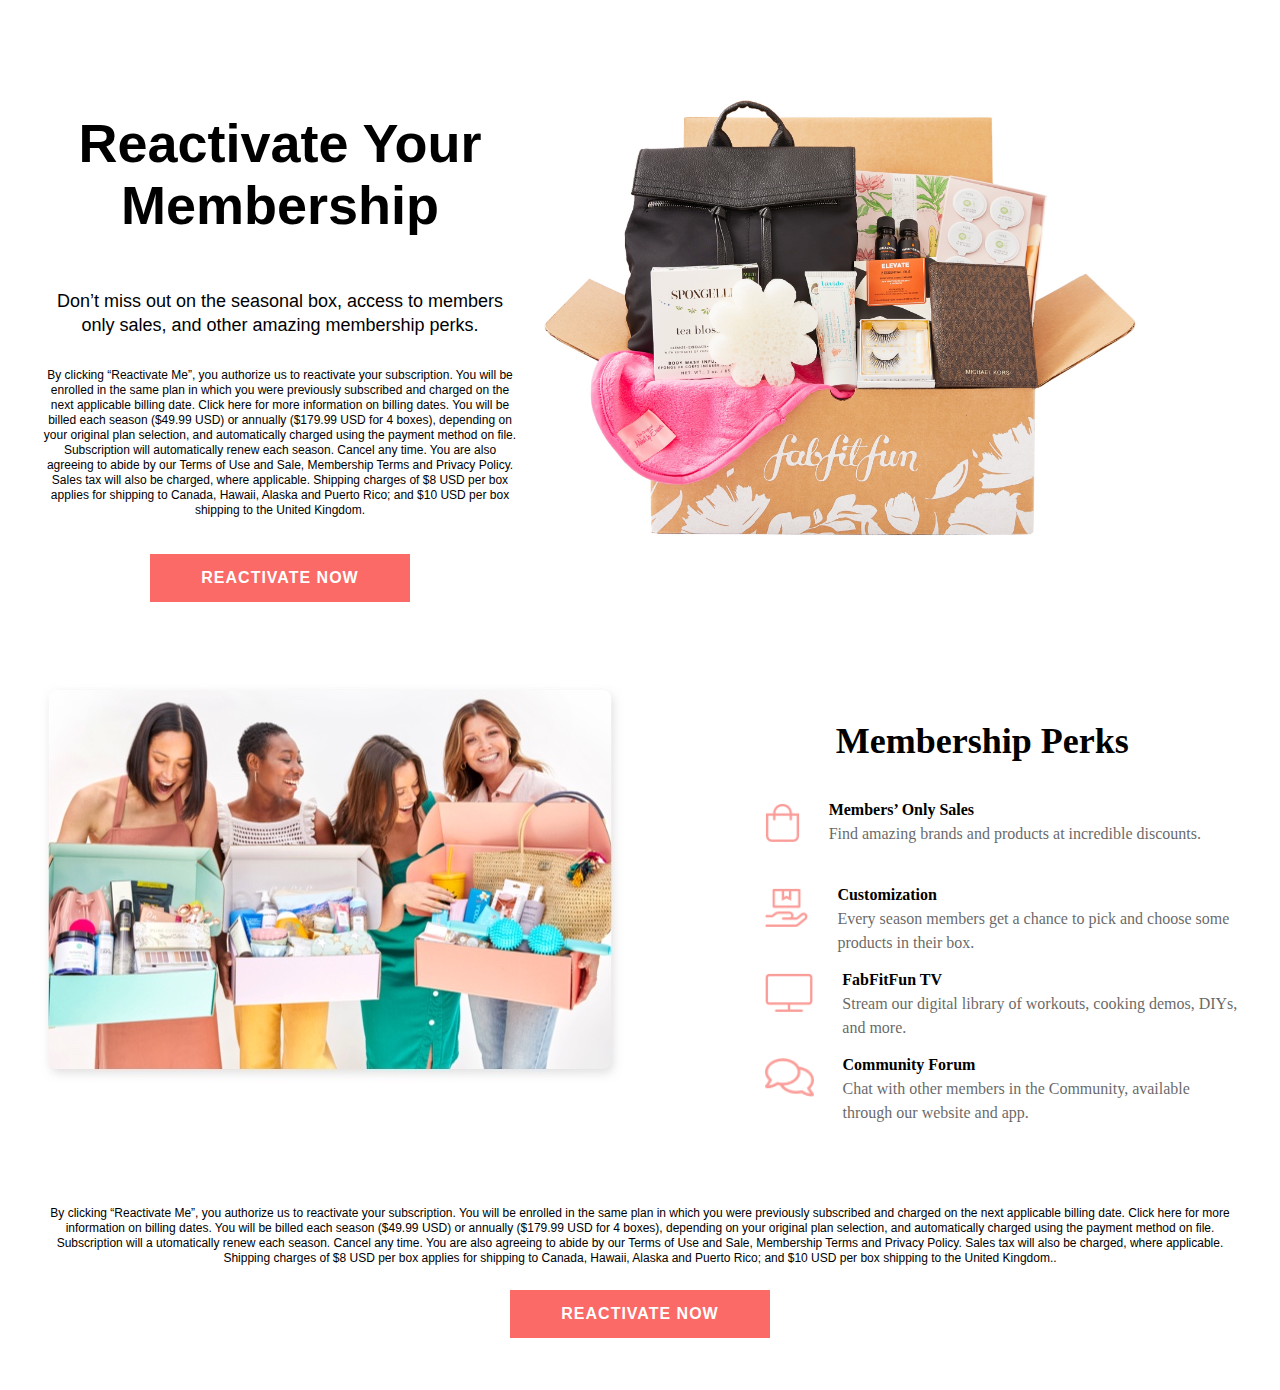
==== 1ejer/index.html @ 62046356 "Agrego un punto" ====
<!DOCTYPE html>
<html lang="es">

<head>
    <meta charset="UTF-8">
    <meta name="viewport" content="width=device-width, initial-scale=1" />
    <link rel="stylesheet" href="index.css">
    <title>Reactivate Today</title>
</head>

<body>
    <div class="ejer1-container">
        <div class="left">
            <h1 class="title">Reactivate Your Membership</h1>
            <h3 class="reference">Don’t miss out on the seasonal box, access to members only sales, and other amazing
                membership perks.</h3>
            <p class="description">By clicking “Reactivate Me”, you authorize us to reactivate your subscription. You
                will be enrolled in the same plan in which you were previously subscribed and charged on the next
                applicable billing date. Click here for more information on billing dates. You will be billed each
                season ($49.99 USD) or annually ($179.99 USD for 4 boxes), depending on your original plan selection,
                and automatically charged using the payment method on file. Subscription will automatically renew each
                season. Cancel any time. You are also agreeing to abide by our Terms of Use and Sale, Membership Terms
                and Privacy Policy. Sales tax will also be charged, where applicable. Shipping charges of $8 USD per box
                applies for shipping to Canada, Hawaii, Alaska and Puerto Rico; and $10 USD per box shipping to the
                United Kingdom.</p>
            <button>
                REACTIVATE NOW
            </button>
        </div>
        <div class="image-container">
            <img src="image/reactivate.jpg" alt="reactiva">
        </div>
    </div>
    <div class="container2">
        <div class="image-container2">
            <img src="image/open-box.jpg" alt="open-box-girls">
        </div>
        <div class="right">
            <h3 class="h3">Membership Perks</h3>
            <ul class="list">
                <li>
                    <img src="image/shopping-bag.png" alt="shopping">
                    <div>
                        <h6>Members’ Only Sales</h6>
                        <p> Find amazing brands and products at
                            incredible discounts.</p>
                    </div>
                </li>
                <li>
                    <img src="image/hand-box.png" alt="hand">
                    <div>
                        <h6>Customization</h6>
                        <p>Every season members get a chance to pick and choose some products in their box.</p>
                    </div>
                </li>
                <li>
                    <img src="image/tv.png" alt="tv">
                    <div>
                        <h6>FabFitFun TV</h6>
                        <p>Stream our digital library of workouts, cooking demos, DIYs, and more.</p>
                    </div>
                </li>
                <li>
                    <img src="image/comments.png" alt="comments">
                    <div>
                        <h6>Community Forum</h6>
                        <p>Chat with other members in the Community, available through our website and app.</p>
                    </div>
                </li>
            </ul>
        </div>
    </div>
    <div class="container3">
        <p class="description2">
            By clicking “Reactivate Me”, you authorize us to reactivate your subscription. You will be enrolled in the
            same plan in which you were previously subscribed and charged on the next applicable billing date. Click
            here for more information on billing dates. You will be billed each season ($49.99 USD) or annually ($179.99
            USD for 4 boxes), depending on your original plan selection, and automatically charged using the payment
            method on file. Subscription will a utomatically renew each season. Cancel any time. You are also agreeing
            to abide by our Terms of Use and Sale, Membership Terms and Privacy Policy. Sales tax will also be charged,
            where applicable. Shipping charges of $8 USD per box applies for shipping to Canada, Hawaii, Alaska and
            Puerto Rico; and $10 USD per box shipping to the United Kingdom..
        </p>
        <button class="button2">
            REACTIVATE NOW
        </button>
    </div>
</body>

</html>
---- 1ejer/index.css ----
.ejer1-container{
    max-width: 1200px;
    margin: auto;
    display: flex;
    gap: 24px;
    padding: 20px;
}

.left{      
    width: 40%;
    display: flex;
    flex-direction: column;
}

.title{
    font-family: Arial, Helvetica, sans-serif;
    font-size: 54px;
    text-align: center;
    color: #000000;
    margin-top: auto;
}

.reference {
    font-family: Arial, Helvetica, sans-serif;
    font-size: 18px;
    line-height: 1.33;
    letter-spacing: normal;
    font-weight: normal;
    text-align: center;
    color: #000000;
}

.description {
    font-family: Arial, Helvetica, sans-serif;
    font-size: 12px;
    line-height: 1.25;
    letter-spacing: normal;
    text-align: center;
    color: #000000;
}

.ejer1-container button {
    width: 260px;
    font-family: Arial, Helvetica, sans-serif;
    font-size: 16px;
    font-weight: bold;
    line-height: 18px;
    letter-spacing: 1px;
    text-align: center;
    color: #ffffff;
    margin: 24px auto 42px auto;
    padding: 15px 16px;
    background-color: #fb6a66;
    border:none;
}

.ejer1-container button:active {
    background-color: #fb6faa;
    cursor: pointer;
}

.ejer1-container button:hover {
    cursor: pointer;
}

.image-container {
      width: 50%;
      margin-top: 42px;
      margin-bottom: 42px;
      padding-top: 30px;
      padding-bottom: 20px;
}

.ejer1-container .image-container img{
      max-width: 688px;
      width: 100%;
      margin-left: 0px;
      margin-right: auto;
      margin-bottom: 42px;
     
}

.container2 {
    max-width: 1200px;
    margin: auto;
    display: flex;
    gap: 24px;
    padding: 20px;
}

.container2-rigth {
    width: 30%;
    display: flex;
    flex-direction: column;
}

.image-container2 {
    width: 70%;
}

.container2 .image-container2 img {
      max-width: 584px;
      width: 100%;
}

.h3 {
    font-family: PlayfairDisplay;
    font-size: 36px;
    font-weight: bold;
    line-height: 42px;
    color: #000000;
    text-align: center;
  }

.list h6 {
    font-family: NunitoSans;
  font-size: 16px;
  font-weight: bold;
  line-height: 24px;
  color: #000000;
  margin: auto;
  }

.list p {
    opacity: 0.6;
    font-family: NunitoSans;
    font-size: 16px;
    line-height: 24px;
    color: #000000;
    margin: auto;
}

.list {
     list-style-type: none;
}

.list li {
    display: flex;
}

.list li img {
    height: 39px;
    margin-right: 29px;
    margin-bottom: 41px;
    margin-top: 5px;
}

.container3{
    max-width: 1200px;
    margin: auto;
    padding: 20px;
}

.description2 {
    font-family: Arial, Helvetica, sans-serif;
    font-size: 12px;
    line-height: 1.25;
    letter-spacing: normal;
    text-align: center;
    color: #000000;
}

.button2 {
    width: 260px;
    font-family: Arial, Helvetica, sans-serif;
    font-size: 16px;
    font-weight: bold;
    line-height: 18px;
    letter-spacing: 1px;
    text-align: center;
    margin: 24px auto 24px auto;
    color: #ffffff;
    padding: 15px 16px;
    background-color: #fb6a66;
    border:none;
    display: block;    
}

.button2:active {
    background-color: #fb6faa;
    cursor: pointer;
}

.button2:hover {
    cursor: pointer;
}

@media only screen and (max-width: 700px) {
    .ejer1-container {
        flex-direction: column-reverse;
        margin: auto;
    }
    
    .left{
        width:unset;
    }
    
    .title{
        margin-top: 0;
    }

    .description{
        display: none;
    }

    .ejer1-container button{
        display: none;
    }

    .image-container {
        width: unset;
        margin-bottom: 0;
        padding-bottom: 0;
    }

    .ejer1-container .image-container img{
        margin-bottom: 0;
        padding-bottom: 0;
    }

    .container2 {
    flex-direction: column;
    margin: auto;
    }

    .image-container2 {
    width: unset;
    }

    .container2-rigth {
    margin: auto;
    text-align: center;
    }
    .button2{
        width: 100%;
    }
}
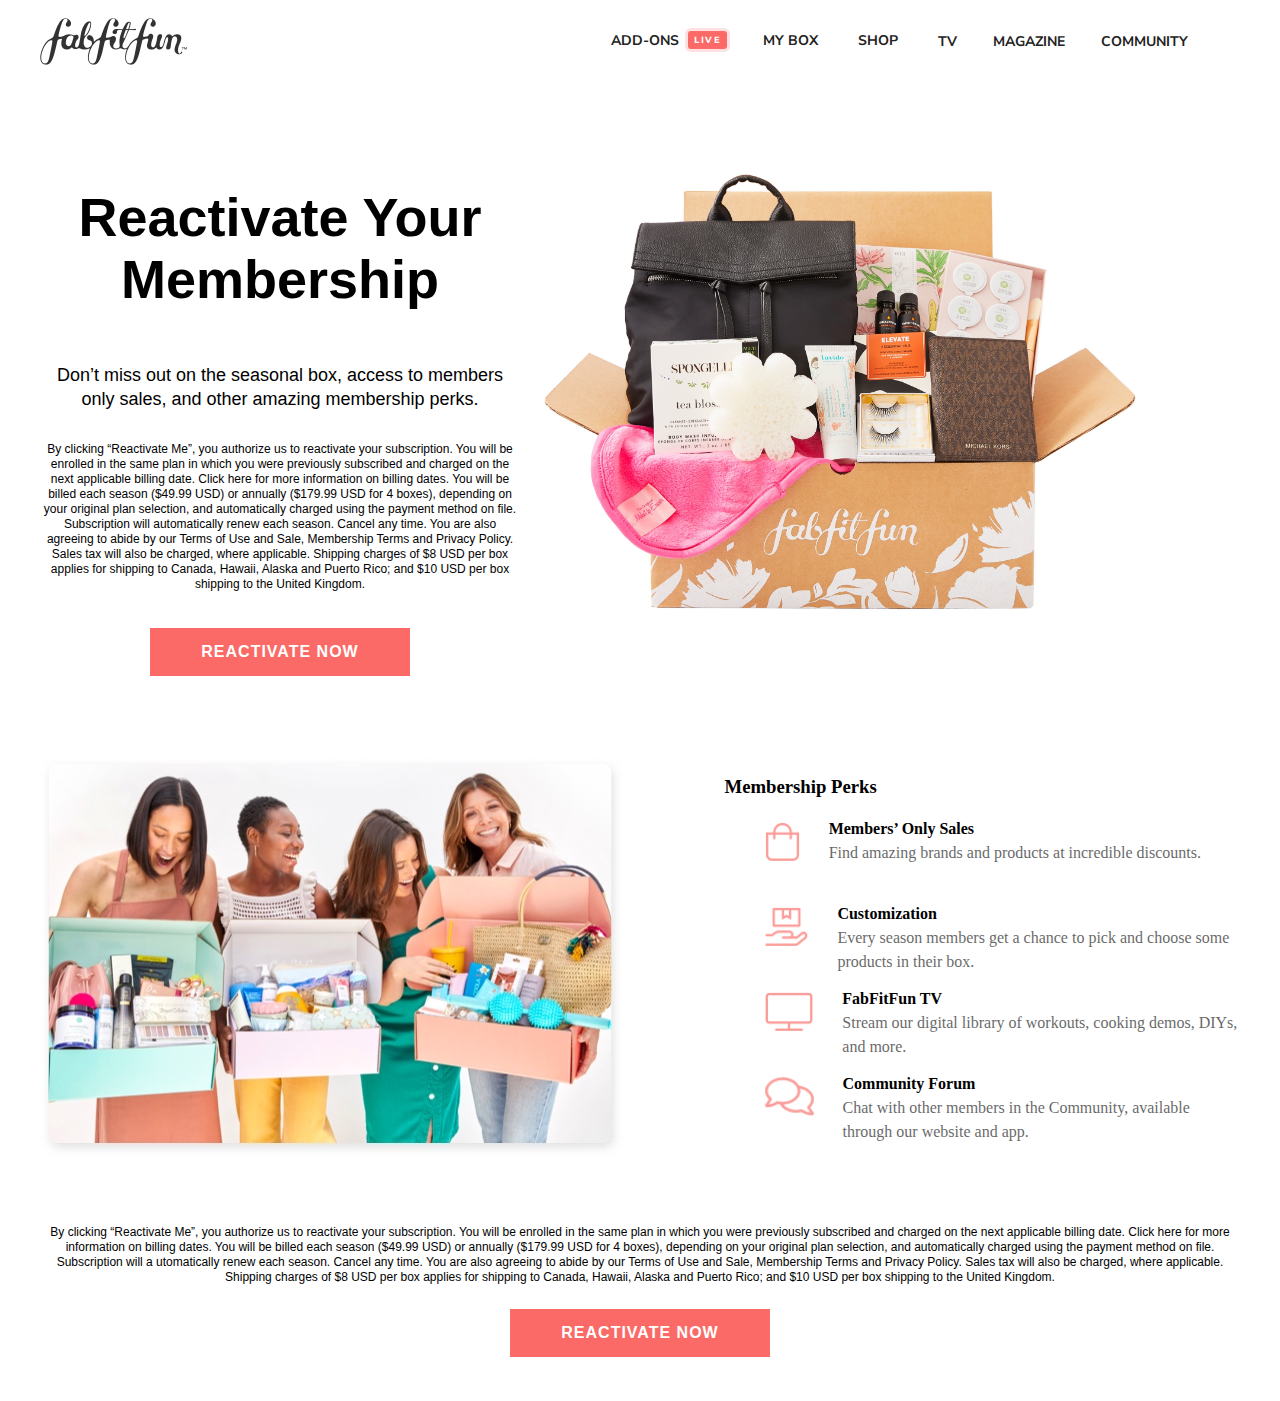
==== commit 36043abf: "otro punto" ====
--- a/1ejer/index.html
+++ b/1ejer/index.html
@@ -3,12 +3,123 @@
 
 <head>
     <meta charset="UTF-8">
+    <link rel="stylesheet" href="https://cdnjs.cloudflare.com/ajax/libs/font-awesome/5.15.3/css/all.min.css" integrity="sha512-iBBXm8fW90+nuLcSKlbmrPcLa0OT92xO1BIsZ+ywDWZCvqsWgccV3gFoRBv0z+8dLJgyAHIhR35VZc2oM/gI1w==" crossorigin="anonymous" />
     <meta name="viewport" content="width=device-width, initial-scale=1" />
     <link rel="stylesheet" href="index.css">
-    <title>Reactivate Today</title>
+    <link href="https://fonts.googleapis.com/css?family=Nunito+Sans:400,600,700,800|Playfair+Display:400,700|Roboto:300,400,500,70&display=swap" rel="stylesheet"/>
+    <link rel="stylesheet" href="menu.css">
+<title>Reactivate Today.</title>
 </head>
 
 <body>
+    <div class="menu">
+        <div class="logo">
+            <img src="image/dark.png" alt="FabFitFun">
+        </div>
+        <div>
+            <nav> 
+                <ul class="navigation">
+                    <li class="addons">
+                        <a href="https://fff-dev.com/add-ons/">
+                            ADD-ONS
+                            <span class="live">LIVE</span>
+                        </a>
+                    </li>
+                    <div>
+                    <li class="mybox">
+                        <a href="https://fff-dev.com/my-box">MY BOX</a>
+                        <i class="fas fa-angle-down"></i>
+                    </li>
+                    <ul>
+                        <li>
+                            <a href="https://fff-dev.com/my-box">View Box</a>
+                        </li>
+                        <li>
+                            <a href="https://fff-dev.com/customize">Customize</a>
+                        </li>
+                    </ul>
+                    </div>
+                    <div>
+                        <li class="shop">
+                            <a href="https://fff-dev.com/shop">SHOP</a>
+                            <i class="fas fa-angle-down"></i>
+                        </li>
+                        <ul>
+                            <li>
+                                <a href="https://fff-dev.com/shop">Visit The Shop</a>
+                            </li>
+                            <li>
+                                <a href="https://fff-dev.com/exclusive-offers">Exclusive Offers</a>
+                            </li>
+                            <li>
+                                <a href="https://fff-dev.com/gift">Gift</a>
+                            </li>
+                            <li>
+                                <a href="https://fff-dev.com/edit">Edit</a>
+                            </li>
+                        </ul>
+                    </div>
+                    <li class="tv">
+                        <a href="https://fff-dev.com/tv">TV</a>
+                    </li>
+                    <li class="magazine">
+                        <a href="https://fff-dev.com/magazine">MAGAZINE</a>
+                    </li>
+                    <div>
+                        <li class="community">
+                            <a href="https://talk.fabfitfun.com/">COMMUNITY</a>
+                            <i class="fas fa-angle-down"></i>
+                        </li>
+                        <ul>
+                            <li>
+                                <a href="https://talk.fabfitfun.com/">Forum</a>
+                            </li>
+                            <li>
+                                <a href="https://talk.fabfitfun.com/g/CookingClub">Cooking Club</a>
+                            </li>
+                            <li>
+                                <a href="https://talk.fabfitfun.com/g/BookClub">Book Club</a>
+                            </li>
+                        </ul>
+                    </div>
+                    <div class="butt">
+                        <button class="navbutton">
+                            <div>
+                                <i class="fas fa-user-circle menu"></i>
+                            </div>
+                        <div class="submenu">
+                            <li class="submenu-list"> 
+                                <div>
+                                    <div>
+                                        <div>
+                                            <div class="joamin"> 
+                                                Jo main
+                                                <span class="subscription-stateactive">ACTIVE</span>
+                                            </div>
+                                            <div class="user-profile__item__detail__subscription">seasonal </div>
+                                        </div>
+                                    </div>
+                                </div>
+                                <i class="fas fa-angle-down"></i>
+                            </li>
+                            <ul>
+                                <li><a href="https://fff-dev.com/my-account/">My Account</a></li>
+                                <li><a href="https://fff-dev.com/my-account/invoice-history">Invoice History</a></li>
+                                <li><a href="https://fff-dev.com/invite">Get $50</a></li>
+                                <li><a href="https://fff-dev.com/invite-friends">Send A Starter Box</a></li>
+                                <li><a href="https://fff-dev.com/my-account/personal-survey">Personal Survey</a></li>
+                                <li><a href="https://fff-dev.com/manage-email-preferences/">Manage Email Preferences</a></li>
+                                <li><a href="https://fff-dev.com/my-account/?customer-logout=true">Log Out</a></li>
+                            </ul>
+                        </div>
+                        </button>
+                        </div>
+                    </div>
+                </ul>
+            </nav>
+        </div>
+
+    </div>
     <div class="ejer1-container">
         <div class="left">
             <h1 class="title">Reactivate Your Membership</h1>
@@ -36,7 +147,7 @@
             <img src="image/open-box.jpg" alt="open-box-girls">
         </div>
         <div class="right">
-            <h3 class="h3">Membership Perks</h3>
+            <h3 class="membershipperks">Membership Perks</h3>
             <ul class="list">
                 <li>
                     <img src="image/shopping-bag.png" alt="shopping">
@@ -79,7 +190,7 @@
             method on file. Subscription will a utomatically renew each season. Cancel any time. You are also agreeing
             to abide by our Terms of Use and Sale, Membership Terms and Privacy Policy. Sales tax will also be charged,
             where applicable. Shipping charges of $8 USD per box applies for shipping to Canada, Hawaii, Alaska and
-            Puerto Rico; and $10 USD per box shipping to the United Kingdom..
+            Puerto Rico; and $10 USD per box shipping to the United Kingdom.
         </p>
         <button class="button2">
             REACTIVATE NOW
--- a/1ejer/menu.css
+++ b/1ejer/menu.css
@@ -0,0 +1,363 @@
+body {
+    margin: 0;
+}
+
+.menu-container {
+    border-bottom: 1px solid gray;
+}
+
+.menu {
+    margin: auto;
+  max-width: 1200px;
+  background-color: #ffffff;
+  display: flex;
+  justify-content: space-between;
+}
+
+.logo {
+  display: flex;
+ 
+}
+
+.logo img {
+  height: 47px;
+  margin: auto;
+  align-items: center;
+}
+
+.navigation {
+    display: flex;
+    flex-direction: row;
+    list-style-type: none;
+    padding-left: 0px;
+    align-items: center;
+
+}
+
+.addons {
+    list-style: none;
+    justify-content: space-between;
+    box-sizing: border-box;
+    align-items: center;
+    padding-left: 0;
+}
+
+.addons a {
+    width: 100%;
+    color: #222222;
+    font-family: 'Nunito Sans';
+    font-size: 14px;
+    font-weight: bold;
+    letter-spacing: 0;
+    line-height: 18px;
+    text-decoration: none;
+    text-transform: uppercase;
+    display: flex;
+    align-items: flex-start;
+}
+
+a {
+    text-decoration: none;
+}
+
+.live {
+    color: #ffffff;
+    font-family: 'Nunito Sans';
+    font-size: 9px;
+    font-weight: 800;
+    letter-spacing: 1.5px;
+    line-height: 12px;
+    text-align: center;
+    padding: 3px 6px;
+    border-radius: 3px;
+    background-color: #fb6a66;
+    box-shadow: 0 0 0 3px #ffe1e1;
+    margin-left: 9px;
+    margin-top: -1px;
+    margin-right: 36px;
+}
+
+.mybox, .shop, .community {   
+    list-style: none;
+    width: 100%;
+    justify-content: space-between;
+    box-sizing: border-box;
+    align-items: center;
+    margin-right: 36px;
+}
+
+.mybox, .shop, .community a {
+    width: 100%;
+    color: #222222;
+    font-family: 'Nunito Sans';
+    font-size: 14px;
+    font-weight: bold;
+    letter-spacing: 0;
+    line-height: 18px;
+    text-decoration: none;
+    text-transform: uppercase;
+    align-items: flex-start;
+}
+
+.navigation i {
+    display: inline-block;
+    font-style: normal;
+    font-feature-settings: normal;
+    font-variant: normal;
+    text-rendering: auto;
+    line-height: 1;
+    cursor: pointer;
+}
+.navigation > div > ul,
+.navigation .submenu {
+    display: none;
+    position: absolute;
+    color: black;
+    font-family: 'Nunito Sans';
+    font-size: 14px;
+    font-weight: bold;
+    letter-spacing: 0;
+    line-height: 18px;
+    text-decoration: none;
+    align-items: flex-start;
+    padding: 0;
+    list-style: none;
+    border-bottom: 1px solid #e8e8e8;
+    box-sizing: border-box;
+    align-items: center;
+    background-color: #ffffff;
+    overflow: initial;
+    box-shadow: 0 2px 10px 0 grey;
+    cursor: pointer;
+    width: 250px;
+    transform: translateX(-90px);
+}
+
+
+.navigation div:hover ul {
+    display: block;
+    list-style-type: none;
+    padding: 0px;
+}
+
+.navegation ul li {
+    width: 250px;
+    background-color: #fff;
+    padding: 0;
+    box-sizing: border-box;
+    position: absolute;
+}
+
+
+
+.tv {
+    list-style: none;
+    justify-content: space-between;
+    box-sizing: border-box;
+    align-items: center;
+    margin-right: 36px;
+}
+
+.tv a {
+    width: 100%;
+    color: #222222;
+    font-family: 'Nunito Sans';
+    font-size: 14px;
+    font-weight: bold;
+    letter-spacing: 0;
+    line-height: 18px;
+    text-decoration: none;
+    text-transform: uppercase;
+    align-items: flex-start;
+}
+
+.magazine {
+    list-style: none;
+    justify-content: space-between;
+    box-sizing: border-box;
+    align-items: center;
+    margin-right: 36px;
+}
+
+.magazine a {
+    width: 100%;
+    color: #222222;
+    font-family: 'Nunito Sans';
+    font-size: 14px;
+    font-weight: bold;
+    letter-spacing: 0;
+    line-height: 18px;
+    text-decoration: none;
+    text-transform: uppercase;
+    align-items: flex-start;
+}
+
+
+
+.joamin {
+    display: flex;
+    align-items: center;
+    font-family: 'Nunito Sans';
+    font-size: 16px;
+    font-weight: bold;
+    letter-spacing: 0;
+    line-height: 18px;
+    margin: 20px 10px 10px 10px;
+}
+
+.subscription-stateactive {
+    color: #ffffff;
+    font-family: 'Nunito Sans';
+    font-size: 9px;
+    font-weight: 800;
+    letter-spacing: 1.5px;
+    line-height: 12px;
+    text-align: center;
+    border-radius: 3px;
+    background-color: #4ebd41;
+    margin-left: 9px;
+    padding: 3px 6px;
+}
+
+.user-profile__item__detail__subscription {
+    font-family: 'Nunito Sans';
+    font-size: 14px;
+    letter-spacing: 0;
+    line-height: 18px;
+    text-transform: capitalize;
+    font-weight: 400;
+    margin: 10px;
+    display: flex;
+}
+
+.submenu-list {
+    background-color: #e8e8e8;
+}
+
+.navbutton ul li {
+    list-style: none;
+    width: 100%;
+    display: flex;
+    justify-content: space-between;
+    box-sizing: border-box;
+    align-items: center;
+    color: #222222;
+    background-color: white;
+}
+.submenu {
+    display: none;
+    position: absolute;
+}
+
+.navbutton:hover .submenu {
+    display: block;
+    padding: 0px;
+}
+
+.navbutton {
+    border:none;
+    background: none;
+    color: gray;
+    background-color: none;
+    text-decoration: none;
+    font-size: 42px;
+    
+}
+
+.buttoncart {
+    box-sizing: border-box;
+    border: none;
+    margin: 0 0 9px 18px;
+    width: 42px;
+    height: 42px;
+    border-radius: 23px;
+    display: flex;
+    justify-content: center;
+    box-sizing: border-box;
+}
+
+.navigation a {
+    color: #222222;
+}
+
+.cart {
+    border: 1px solid #d0d0d0;
+    width: 42px;
+    height: 42px;
+    border-radius: 21px;
+    align-items: center;
+    display: flex;
+    justify-content: center;
+    margin-top: 4px;
+}
+
+.navigation ul li a {
+    width: 100%;
+    color: #222222;
+    font-family: 'Nunito Sans';
+    font-size: 14px;
+    font-weight: bold;
+    letter-spacing: 0;
+    line-height: 18px;
+    text-decoration: none;
+    padding: 10px;
+    display: flex;
+    align-items: flex-start;
+}
+
+.navigation ul li:hover {
+    background-color: gainsboro;
+}
+
+.navigation > div > li:hover a {
+    color: gainsboro;
+}
+
+.navigation > li a:hover {
+    color: gainsboro;
+}
+
+@media only screen and (max-width: 700px) {
+    .butt, .buttoncart {
+        display: none;
+    }
+    .menu {
+        flex-direction: column;
+    }
+    .menu-container {
+        border-bottom: none;
+    }
+
+    .logo {
+        border-bottom: 1px solid #e8e8e8;
+        justify-content: space-between;
+    }
+    .navigation {
+        flex-direction: column;
+    }
+    
+    .navigation > li, .navigation > div {
+        width: 100%;
+        min-height: 54px;
+        padding: 19px;
+        box-sizing: border-box;
+        border-bottom: 1px solid #e8e8e8;
+        margin: 0;
+    }
+
+    .navigation ul li, .navigation div ul {
+        position: relative;
+        transform: none;
+        background-color: #f9f9f9;
+        padding: 15px 10px 15px 0;
+        box-shadow: none;
+        border-bottom: none;
+        width: 100%;
+        margin-left: 0;
+    }
+
+     .mybox, .shop, .community > li i {
+        display: flex;
+    }
+
+}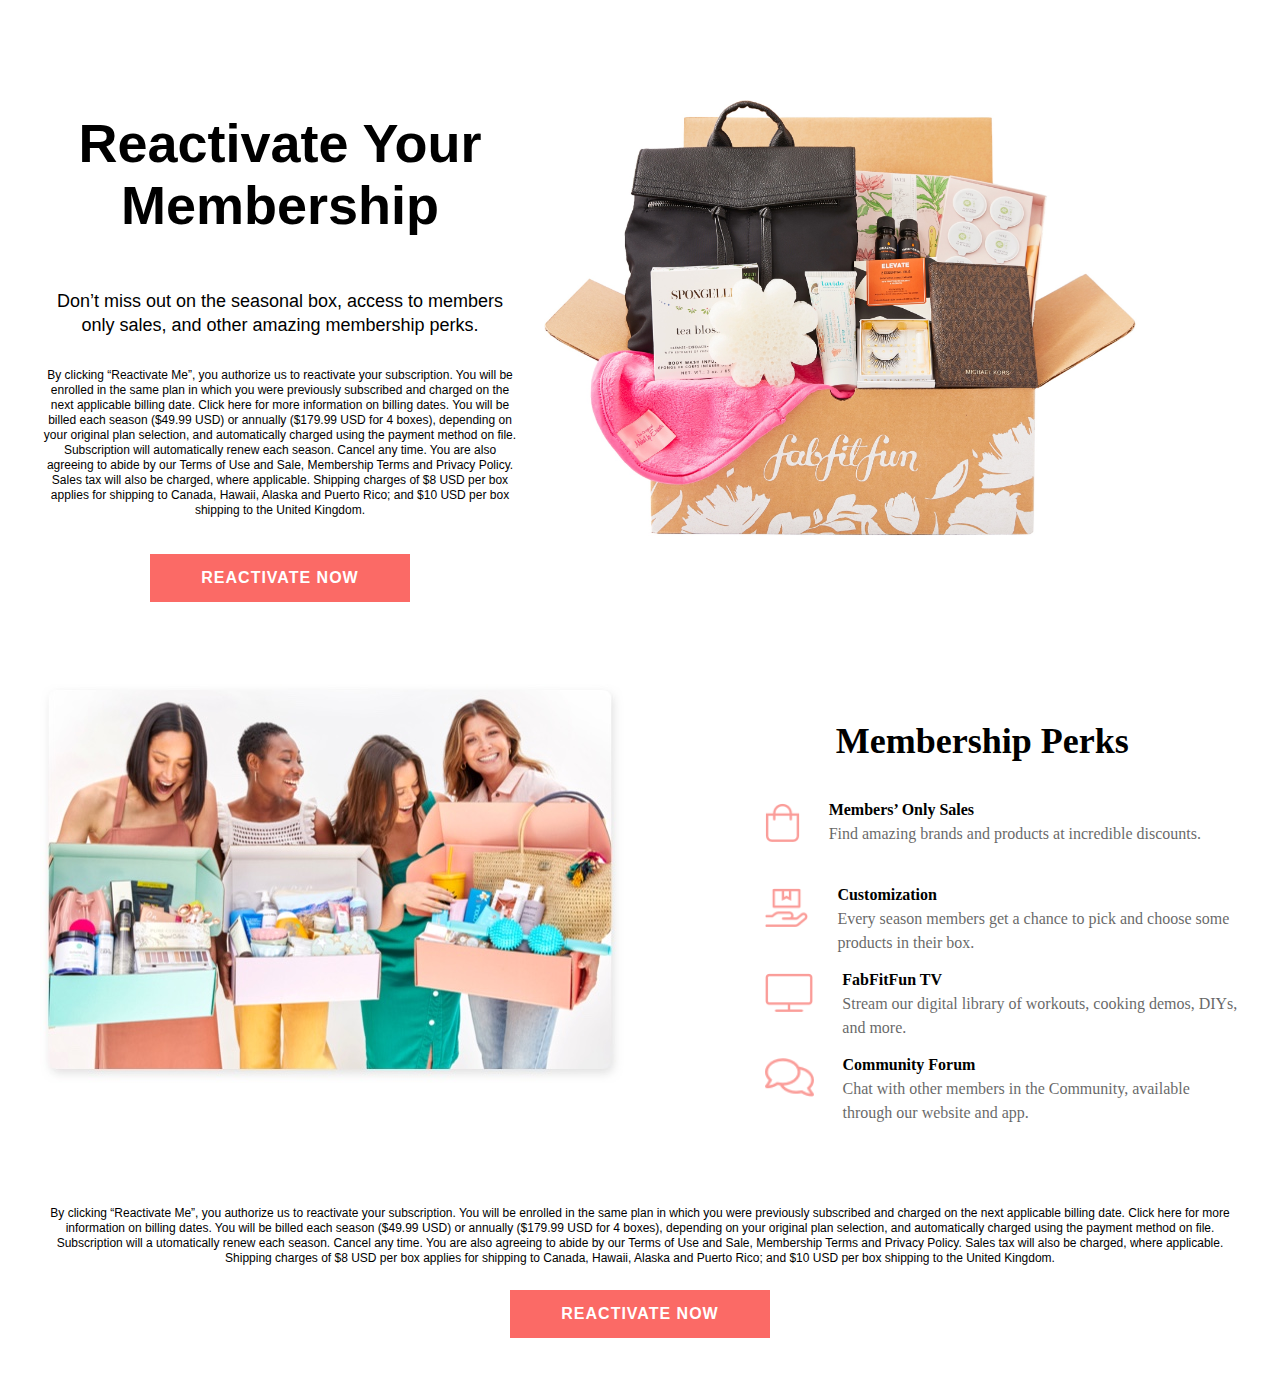
==== commit bd7c730e: "quito el punto" ====
--- a/1ejer/index.html
+++ b/1ejer/index.html
@@ -3,123 +3,12 @@
 
 <head>
     <meta charset="UTF-8">
-    <link rel="stylesheet" href="https://cdnjs.cloudflare.com/ajax/libs/font-awesome/5.15.3/css/all.min.css" integrity="sha512-iBBXm8fW90+nuLcSKlbmrPcLa0OT92xO1BIsZ+ywDWZCvqsWgccV3gFoRBv0z+8dLJgyAHIhR35VZc2oM/gI1w==" crossorigin="anonymous" />
     <meta name="viewport" content="width=device-width, initial-scale=1" />
     <link rel="stylesheet" href="index.css">
-    <link href="https://fonts.googleapis.com/css?family=Nunito+Sans:400,600,700,800|Playfair+Display:400,700|Roboto:300,400,500,70&display=swap" rel="stylesheet"/>
-    <link rel="stylesheet" href="menu.css">
-<title>Reactivate Today.</title>
+    <title>Reactivate Today</title>
 </head>
 
 <body>
-    <div class="menu">
-        <div class="logo">
-            <img src="image/dark.png" alt="FabFitFun">
-        </div>
-        <div>
-            <nav> 
-                <ul class="navigation">
-                    <li class="addons">
-                        <a href="https://fff-dev.com/add-ons/">
-                            ADD-ONS
-                            <span class="live">LIVE</span>
-                        </a>
-                    </li>
-                    <div>
-                    <li class="mybox">
-                        <a href="https://fff-dev.com/my-box">MY BOX</a>
-                        <i class="fas fa-angle-down"></i>
-                    </li>
-                    <ul>
-                        <li>
-                            <a href="https://fff-dev.com/my-box">View Box</a>
-                        </li>
-                        <li>
-                            <a href="https://fff-dev.com/customize">Customize</a>
-                        </li>
-                    </ul>
-                    </div>
-                    <div>
-                        <li class="shop">
-                            <a href="https://fff-dev.com/shop">SHOP</a>
-                            <i class="fas fa-angle-down"></i>
-                        </li>
-                        <ul>
-                            <li>
-                                <a href="https://fff-dev.com/shop">Visit The Shop</a>
-                            </li>
-                            <li>
-                                <a href="https://fff-dev.com/exclusive-offers">Exclusive Offers</a>
-                            </li>
-                            <li>
-                                <a href="https://fff-dev.com/gift">Gift</a>
-                            </li>
-                            <li>
-                                <a href="https://fff-dev.com/edit">Edit</a>
-                            </li>
-                        </ul>
-                    </div>
-                    <li class="tv">
-                        <a href="https://fff-dev.com/tv">TV</a>
-                    </li>
-                    <li class="magazine">
-                        <a href="https://fff-dev.com/magazine">MAGAZINE</a>
-                    </li>
-                    <div>
-                        <li class="community">
-                            <a href="https://talk.fabfitfun.com/">COMMUNITY</a>
-                            <i class="fas fa-angle-down"></i>
-                        </li>
-                        <ul>
-                            <li>
-                                <a href="https://talk.fabfitfun.com/">Forum</a>
-                            </li>
-                            <li>
-                                <a href="https://talk.fabfitfun.com/g/CookingClub">Cooking Club</a>
-                            </li>
-                            <li>
-                                <a href="https://talk.fabfitfun.com/g/BookClub">Book Club</a>
-                            </li>
-                        </ul>
-                    </div>
-                    <div class="butt">
-                        <button class="navbutton">
-                            <div>
-                                <i class="fas fa-user-circle menu"></i>
-                            </div>
-                        <div class="submenu">
-                            <li class="submenu-list"> 
-                                <div>
-                                    <div>
-                                        <div>
-                                            <div class="joamin"> 
-                                                Jo main
-                                                <span class="subscription-stateactive">ACTIVE</span>
-                                            </div>
-                                            <div class="user-profile__item__detail__subscription">seasonal </div>
-                                        </div>
-                                    </div>
-                                </div>
-                                <i class="fas fa-angle-down"></i>
-                            </li>
-                            <ul>
-                                <li><a href="https://fff-dev.com/my-account/">My Account</a></li>
-                                <li><a href="https://fff-dev.com/my-account/invoice-history">Invoice History</a></li>
-                                <li><a href="https://fff-dev.com/invite">Get $50</a></li>
-                                <li><a href="https://fff-dev.com/invite-friends">Send A Starter Box</a></li>
-                                <li><a href="https://fff-dev.com/my-account/personal-survey">Personal Survey</a></li>
-                                <li><a href="https://fff-dev.com/manage-email-preferences/">Manage Email Preferences</a></li>
-                                <li><a href="https://fff-dev.com/my-account/?customer-logout=true">Log Out</a></li>
-                            </ul>
-                        </div>
-                        </button>
-                        </div>
-                    </div>
-                </ul>
-            </nav>
-        </div>
-
-    </div>
     <div class="ejer1-container">
         <div class="left">
             <h1 class="title">Reactivate Your Membership</h1>
@@ -147,7 +36,7 @@
             <img src="image/open-box.jpg" alt="open-box-girls">
         </div>
         <div class="right">
-            <h3 class="membershipperks">Membership Perks</h3>
+            <h3 class="h3">Membership Perks</h3>
             <ul class="list">
                 <li>
                     <img src="image/shopping-bag.png" alt="shopping">
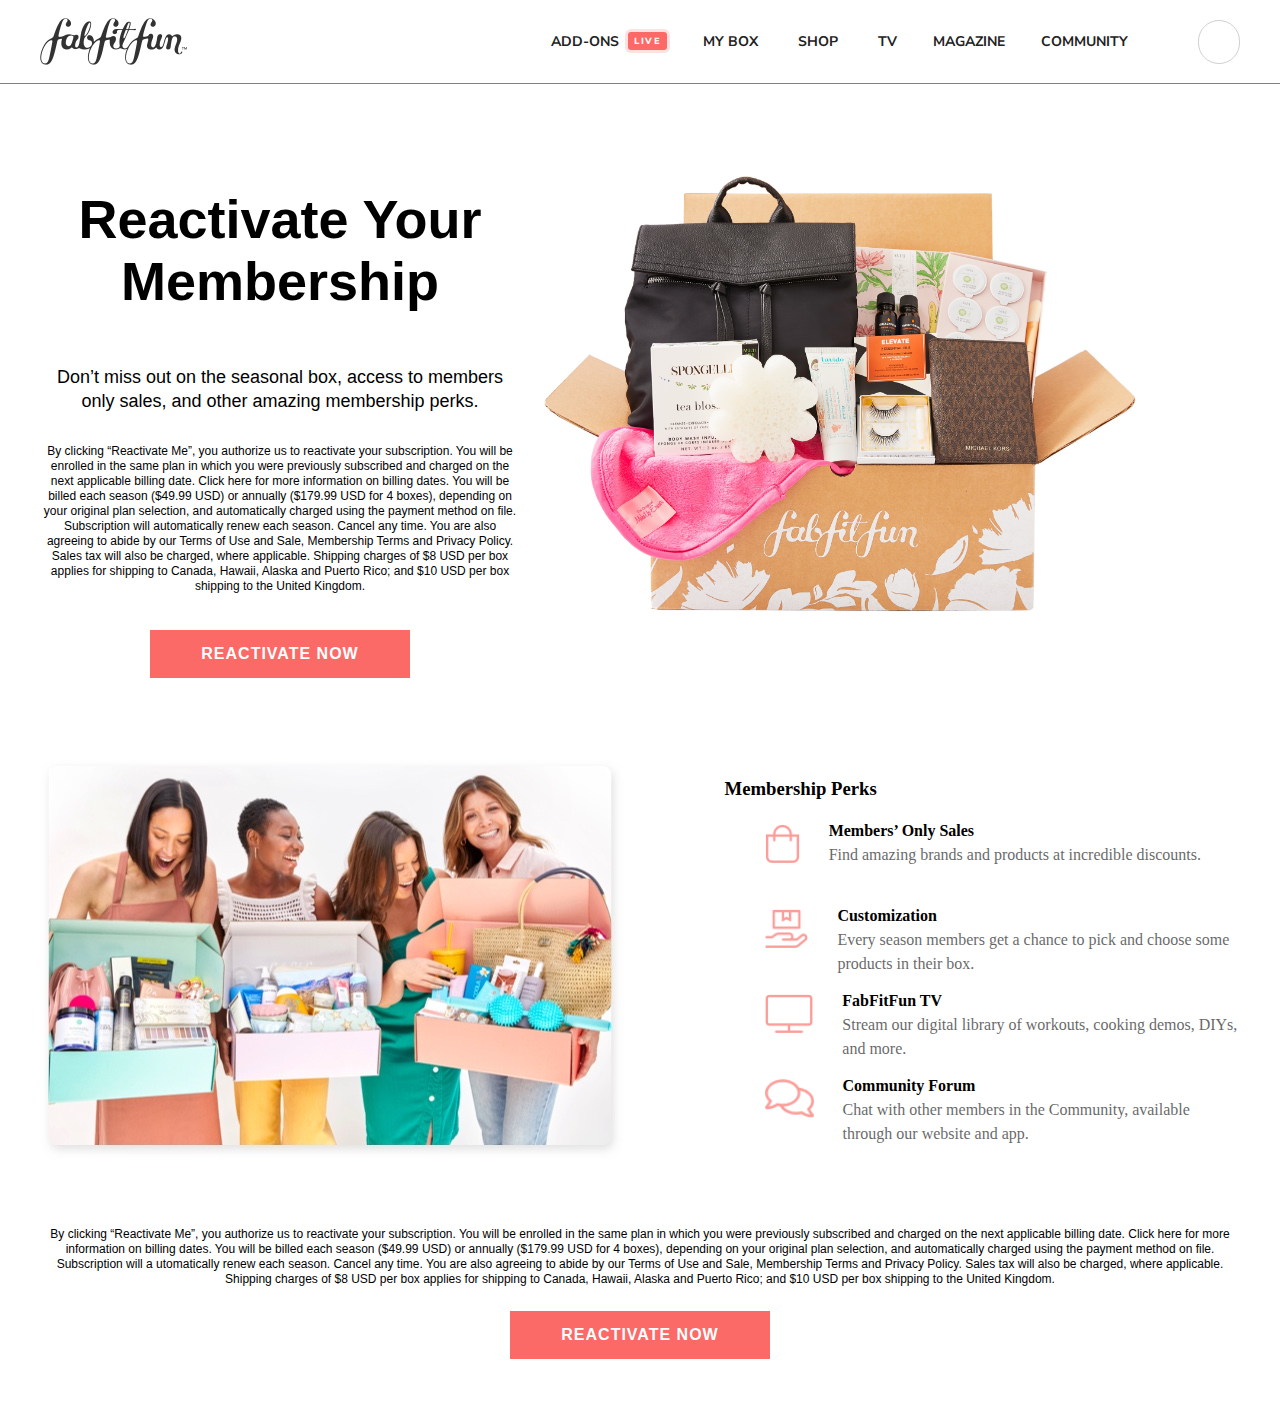
==== commit 8a61f745: "Mejoras al menu" ====
--- a/1ejer/index.html
+++ b/1ejer/index.html
@@ -3,12 +3,130 @@
 
 <head>
     <meta charset="UTF-8">
+    <link rel="stylesheet" href="https://cdnjs.cloudflare.com/ajax/libs/font-awesome/5.15.3/css/all.min.css" integrity="sha512-iBBXm8fW90+nuLcSKlbmrPcLa0OT92xO1BIsZ+ywDWZCvqsWgccV3gFoRBv0z+8dLJgyAHIhR35VZc2oM/gI1w==" crossorigin="anonymous" />
     <meta name="viewport" content="width=device-width, initial-scale=1" />
     <link rel="stylesheet" href="index.css">
-    <title>Reactivate Today</title>
+    <link href="https://fonts.googleapis.com/css?family=Nunito+Sans:400,600,700,800|Playfair+Display:400,700|Roboto:300,400,500,70&display=swap" rel="stylesheet"/>
+    <link rel="stylesheet" href="menu.css">
+<title>Reactivate Today.</title>
 </head>
 
 <body>
+    <div class="menu-container">
+        <div class="menu">
+            <div class="logo">
+                <img src="image/dark.png" alt="FabFitFun">
+            </div>
+            <div>
+                <nav>
+                    <ul class="navigation">
+                        <li class="addons">
+                            <a href="https://fff-dev.com/add-ons/">
+                                ADD-ONS
+                                <span class="live">LIVE</span>
+                            </a>
+                        </li>
+                        <div>
+                            <li class="mybox">
+                                <a href="https://fff-dev.com/my-box">MY BOX</a>
+                                <i class="fas fa-angle-down"></i>
+                            </li>
+                            <ul>
+                                <li>
+                                    <a href="https://fff-dev.com/my-box">View Box</a>
+                                </li>
+                                <li>
+                                    <a href="https://fff-dev.com/customize">Customize</a>
+                                </li>
+                            </ul>
+                        </div>
+                        <div>
+                            <li class="shop">
+                                <a href="https://fff-dev.com/shop">SHOP</a>
+                                <i class="fas fa-angle-down"></i>
+                            </li>
+                            <ul>
+                                <li>
+                                    <a href="https://fff-dev.com/shop">Visit The Shop</a>
+                                </li>
+                                <li>
+                                    <a href="https://fff-dev.com/exclusive-offers">Exclusive Offers</a>
+                                </li>
+                                <li>
+                                    <a href="https://fff-dev.com/gift">Gift</a>
+                                </li>
+                                <li>
+                                    <a href="https://fff-dev.com/edit">Edit</a>
+                                </li>
+                            </ul>
+                        </div>
+                        <li class="tv">
+                            <a href="https://fff-dev.com/tv">TV</a>
+                        </li>
+                        <li class="magazine">
+                            <a href="https://fff-dev.com/magazine">MAGAZINE</a>
+                        </li>
+                        <div>
+                            <li class="community">
+                                <a href="https://talk.fabfitfun.com/">COMMUNITY</a>
+                                <i class="fas fa-angle-down"></i>
+                            </li>
+                            <ul>
+                                <li>
+                                    <a href="https://talk.fabfitfun.com/">Forum</a>
+                                </li>
+                                <li>
+                                    <a href="https://talk.fabfitfun.com/g/CookingClub">Cooking Club</a>
+                                </li>
+                                <li>
+                                    <a href="https://talk.fabfitfun.com/g/BookClub">Book Club</a>
+                                </li>
+                            </ul>
+                        </div>
+                        <div class="butt">
+                            <button class="navbutton">
+                                <div>
+                                    <i class="fas fa-user-circle menu"></i>
+                                </div>
+                                <div class="submenu">
+                                    <li class="submenu-list">
+                                        <div>
+                                            <div class="joamin">
+                                                Jo main
+                                                <span class="subscription-stateactive">ACTIVE</span>
+                                            </div>
+                                            <div class="user-profile__item__detail__subscription">
+                                                seasonal
+                                            </div>
+                                        </div>
+                                        <i class="fasfa-angle-down"></i>
+                                    </li>
+                                    <ul>
+                                        <li><a href="https://fff-dev.com/my-account/">My Account</a></li>
+                                        <li><a href="https://fff-dev.com/my-account/invoice-history">Invoice History</a>
+                                        </li>
+                                        <li><a href="https://fff-dev.com/invite">Get $50</a></li>
+                                        <li><a href="https://fff-dev.com/invite-friends">Send A Starter Box</a></li>
+                                        <li><a href="https://fff-dev.com/my-account/personal-survey">Personal Survey</a>
+                                        </li>
+                                        <li><a href="https://fff-dev.com/manage-email-preferences/">Manage Email
+                                                Preferences</a></li>
+                                        <li><a href="https://fff-dev.com/my-account/?customer-logout=true">Log Out</a>
+                                        </li>
+                                    </ul>
+                                </div>
+                            </button>
+                        </div>
+                        <div class="buttoncart">
+                            <div class="cart">
+                                <i class="fas fa-shopping-cart"></i>
+                            </div>
+                        </div>
+            </div>
+            </ul>
+            </nav>
+        </div>
+    </div>
     <div class="ejer1-container">
         <div class="left">
             <h1 class="title">Reactivate Your Membership</h1>
@@ -36,7 +154,7 @@
             <img src="image/open-box.jpg" alt="open-box-girls">
         </div>
         <div class="right">
-            <h3 class="h3">Membership Perks</h3>
+            <h3 class="membershipperks">Membership Perks</h3>
             <ul class="list">
                 <li>
                     <img src="image/shopping-bag.png" alt="shopping">
--- a/1ejer/menu.css
+++ b/1ejer/menu.css
@@ -0,0 +1,363 @@
+body {
+    margin: 0;
+}
+
+.menu-container {
+    border-bottom: 1px solid gray;
+}
+
+.menu {
+    margin: auto;
+  max-width: 1200px;
+  background-color: #ffffff;
+  display: flex;
+  justify-content: space-between;
+}
+
+.logo {
+  display: flex;
+ 
+}
+
+.logo img {
+  height: 47px;
+  margin: auto;
+  align-items: center;
+}
+
+.navigation {
+    display: flex;
+    flex-direction: row;
+    list-style-type: none;
+    padding-left: 0px;
+    align-items: center;
+
+}
+
+.addons {
+    list-style: none;
+    justify-content: space-between;
+    box-sizing: border-box;
+    align-items: center;
+    padding-left: 0;
+}
+
+.addons a {
+    width: 100%;
+    color: #222222;
+    font-family: 'Nunito Sans';
+    font-size: 14px;
+    font-weight: bold;
+    letter-spacing: 0;
+    line-height: 18px;
+    text-decoration: none;
+    text-transform: uppercase;
+    display: flex;
+    align-items: flex-start;
+}
+
+a {
+    text-decoration: none;
+}
+
+.live {
+    color: #ffffff;
+    font-family: 'Nunito Sans';
+    font-size: 9px;
+    font-weight: 800;
+    letter-spacing: 1.5px;
+    line-height: 12px;
+    text-align: center;
+    padding: 3px 6px;
+    border-radius: 3px;
+    background-color: #fb6a66;
+    box-shadow: 0 0 0 3px #ffe1e1;
+    margin-left: 9px;
+    margin-top: -1px;
+    margin-right: 36px;
+}
+
+.mybox, .shop, .community {   
+    list-style: none;
+    width: 100%;
+    justify-content: space-between;
+    box-sizing: border-box;
+    align-items: center;
+    margin-right: 36px;
+}
+
+.mybox, .shop, .community a {
+    width: 100%;
+    color: #222222;
+    font-family: 'Nunito Sans';
+    font-size: 14px;
+    font-weight: bold;
+    letter-spacing: 0;
+    line-height: 18px;
+    text-decoration: none;
+    text-transform: uppercase;
+    align-items: flex-start;
+}
+
+.navigation i {
+    display: inline-block;
+    font-style: normal;
+    font-feature-settings: normal;
+    font-variant: normal;
+    text-rendering: auto;
+    line-height: 1;
+    cursor: pointer;
+}
+.navigation > div > ul,
+.navigation .submenu {
+    display: none;
+    position: absolute;
+    color: black;
+    font-family: 'Nunito Sans';
+    font-size: 14px;
+    font-weight: bold;
+    letter-spacing: 0;
+    line-height: 18px;
+    text-decoration: none;
+    align-items: flex-start;
+    padding: 0;
+    list-style: none;
+    border-bottom: 1px solid #e8e8e8;
+    box-sizing: border-box;
+    align-items: center;
+    background-color: #ffffff;
+    overflow: initial;
+    box-shadow: 0 2px 10px 0 grey;
+    cursor: pointer;
+    width: 250px;
+    transform: translateX(-90px);
+}
+
+
+.navigation div:hover ul {
+    display: block;
+    list-style-type: none;
+    padding: 0px;
+}
+
+.navegation ul li {
+    width: 250px;
+    background-color: #fff;
+    padding: 0;
+    box-sizing: border-box;
+    position: absolute;
+}
+
+
+
+.tv {
+    list-style: none;
+    justify-content: space-between;
+    box-sizing: border-box;
+    align-items: center;
+    margin-right: 36px;
+}
+
+.tv a {
+    width: 100%;
+    color: #222222;
+    font-family: 'Nunito Sans';
+    font-size: 14px;
+    font-weight: bold;
+    letter-spacing: 0;
+    line-height: 18px;
+    text-decoration: none;
+    text-transform: uppercase;
+    align-items: flex-start;
+}
+
+.magazine {
+    list-style: none;
+    justify-content: space-between;
+    box-sizing: border-box;
+    align-items: center;
+    margin-right: 36px;
+}
+
+.magazine a {
+    width: 100%;
+    color: #222222;
+    font-family: 'Nunito Sans';
+    font-size: 14px;
+    font-weight: bold;
+    letter-spacing: 0;
+    line-height: 18px;
+    text-decoration: none;
+    text-transform: uppercase;
+    align-items: flex-start;
+}
+
+
+
+.joamin {
+    display: flex;
+    align-items: center;
+    font-family: 'Nunito Sans';
+    font-size: 16px;
+    font-weight: bold;
+    letter-spacing: 0;
+    line-height: 18px;
+    margin: 20px 10px 10px 10px;
+}
+
+.subscription-stateactive {
+    color: #ffffff;
+    font-family: 'Nunito Sans';
+    font-size: 9px;
+    font-weight: 800;
+    letter-spacing: 1.5px;
+    line-height: 12px;
+    text-align: center;
+    border-radius: 3px;
+    background-color: #4ebd41;
+    margin-left: 9px;
+    padding: 3px 6px;
+}
+
+.user-profile__item__detail__subscription {
+    font-family: 'Nunito Sans';
+    font-size: 14px;
+    letter-spacing: 0;
+    line-height: 18px;
+    text-transform: capitalize;
+    font-weight: 400;
+    margin: 10px;
+    display: flex;
+}
+
+.submenu-list {
+    background-color: #e8e8e8;
+}
+
+.navbutton ul li {
+    list-style: none;
+    width: 100%;
+    display: flex;
+    justify-content: space-between;
+    box-sizing: border-box;
+    align-items: center;
+    color: #222222;
+    background-color: white;
+}
+.submenu {
+    display: none;
+    position: absolute;
+}
+
+.navbutton:hover .submenu {
+    display: block;
+    padding: 0px;
+}
+
+.navbutton {
+    border:none;
+    background: none;
+    color: gray;
+    background-color: none;
+    text-decoration: none;
+    font-size: 42px;
+    
+}
+
+.buttoncart {
+    box-sizing: border-box;
+    border: none;
+    margin: 0 0 9px 18px;
+    width: 42px;
+    height: 42px;
+    border-radius: 23px;
+    display: flex;
+    justify-content: center;
+    box-sizing: border-box;
+}
+
+.navigation a {
+    color: #222222;
+}
+
+.cart {
+    border: 1px solid #d0d0d0;
+    width: 42px;
+    height: 42px;
+    border-radius: 21px;
+    align-items: center;
+    display: flex;
+    justify-content: center;
+    margin-top: 4px;
+}
+
+.navigation ul li a {
+    width: 100%;
+    color: #222222;
+    font-family: 'Nunito Sans';
+    font-size: 14px;
+    font-weight: bold;
+    letter-spacing: 0;
+    line-height: 18px;
+    text-decoration: none;
+    padding: 10px;
+    display: flex;
+    align-items: flex-start;
+}
+
+.navigation ul li:hover {
+    background-color: gainsboro;
+}
+
+.navigation > div > li:hover a {
+    color: gainsboro;
+}
+
+.navigation > li a:hover {
+    color: gainsboro;
+}
+
+@media only screen and (max-width: 700px) {
+    .butt, .buttoncart {
+        display: none;
+    }
+    .menu {
+        flex-direction: column;
+    }
+    .menu-container {
+        border-bottom: none;
+    }
+
+    .logo {
+        border-bottom: 1px solid #e8e8e8;
+        justify-content: space-between;
+    }
+    .navigation {
+        flex-direction: column;
+    }
+    
+    .navigation > li, .navigation > div {
+        width: 100%;
+        min-height: 54px;
+        padding: 19px;
+        box-sizing: border-box;
+        border-bottom: 1px solid #e8e8e8;
+        margin: 0;
+    }
+
+    .navigation ul li, .navigation div ul {
+        position: relative;
+        transform: none;
+        background-color: #f9f9f9;
+        padding: 15px 10px 15px 0;
+        box-shadow: none;
+        border-bottom: none;
+        width: 100%;
+        margin-left: 0;
+    }
+
+     .mybox, .shop, .community > li i {
+        display: flex;
+    }
+
+}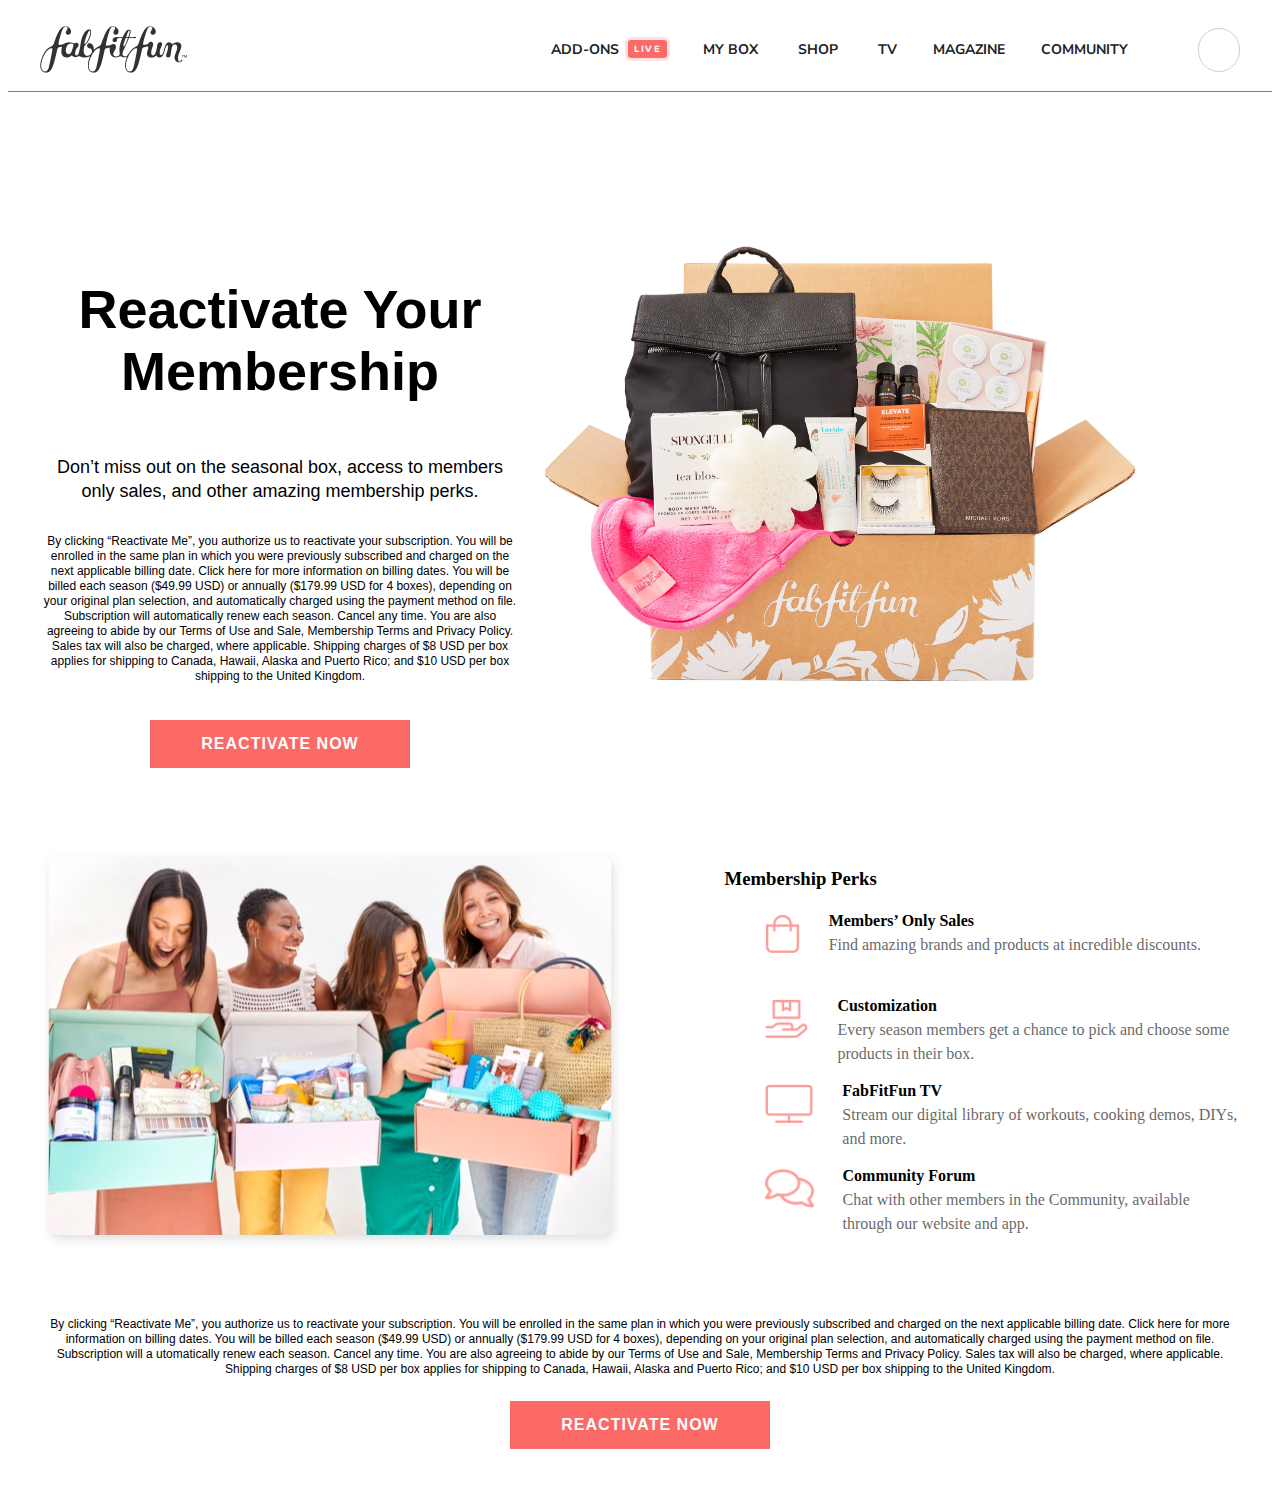
==== commit e2f6d81a: "espero haber terminado" ====
--- a/1ejer/index.html
+++ b/1ejer/index.html
@@ -27,7 +27,7 @@
                             </a>
                         </li>
                         <div>
-                            <li class="mybox">
+                            <li>
                                 <a href="https://fff-dev.com/my-box">MY BOX</a>
                                 <i class="fas fa-angle-down"></i>
                             </li>
@@ -41,7 +41,7 @@
                             </ul>
                         </div>
                         <div>
-                            <li class="shop">
+                            <li>
                                 <a href="https://fff-dev.com/shop">SHOP</a>
                                 <i class="fas fa-angle-down"></i>
                             </li>
@@ -67,7 +67,7 @@
                             <a href="https://fff-dev.com/magazine">MAGAZINE</a>
                         </li>
                         <div>
-                            <li class="community">
+                            <li>
                                 <a href="https://talk.fabfitfun.com/">COMMUNITY</a>
                                 <i class="fas fa-angle-down"></i>
                             </li>
@@ -122,8 +122,8 @@
                                 <i class="fas fa-shopping-cart"></i>
                             </div>
                         </div>
-            </div>
-            </ul>
+                    </div>
+                </ul>
             </nav>
         </div>
     </div>
--- a/1ejer/index.css
+++ b/1ejer/index.css
@@ -76,8 +76,9 @@
       width: 100%;
       margin-left: 0px;
       margin-right: auto;
+      margin-top: 42px;
       margin-bottom: 42px;
-     
+      padding: 20px 0 20px 0;
 }
 
 .container2 {
@@ -103,22 +104,13 @@
       width: 100%;
 }
 
-.h3 {
-    font-family: PlayfairDisplay;
-    font-size: 36px;
-    font-weight: bold;
-    line-height: 42px;
-    color: #000000;
-    text-align: center;
-  }
-
 .list h6 {
     font-family: NunitoSans;
-  font-size: 16px;
-  font-weight: bold;
-  line-height: 24px;
-  color: #000000;
-  margin: auto;
+    font-size: 16px;
+    font-weight: bold;
+    line-height: 24px;
+    color: #000000;
+    margin: auto;
   }
 
 .list p {
@@ -231,7 +223,4 @@
     margin: auto;
     text-align: center;
     }
-    .button2{
-        width: 100%;
-    }
-}
+}
--- a/1ejer/menu.css
+++ b/1ejer/menu.css
@@ -1,49 +1,88 @@
-body {
-    margin: 0;
-}
-
 .menu-container {
     border-bottom: 1px solid gray;
 }
 
 .menu {
+    background-color: #ffffff;
+    display: flex;
+    justify-content: space-between;
     margin: auto;
-  max-width: 1200px;
-  background-color: #ffffff;
-  display: flex;
-  justify-content: space-between;
+    max-width: 1200px;
 }
 
 .logo {
-  display: flex;
- 
+    display: flex;
 }
 
 .logo img {
-  height: 47px;
-  margin: auto;
-  align-items: center;
+    align-items: center;
+    height: 47px;
+    margin: auto;
 }
 
 .navigation {
+    align-items: center;
     display: flex;
     flex-direction: row;
     list-style-type: none;
     padding-left: 0px;
-    align-items: center;
-
-}
-
-.addons {
+}
+
+.addons, .magazine, .tv {
+    align-items: center;
+    box-sizing: border-box;
+    justify-content: space-between;
     list-style: none;
+    padding-left: 0;
+}
+
+.addons a, .magazine a, .tv a {
+    align-items: flex-start;
+    color: #222222;
+    display: flex;
+    font-family: 'Nunito Sans';
+    font-size: 14px;
+    font-weight: bold;
+    letter-spacing: 0;
+    line-height: 18px;
+    margin-right: 36px;
+    text-decoration: none;
+    text-transform: uppercase;
+    width: 100%;
+}
+
+a {
+    text-decoration: none;
+}
+
+.live {
+    background-color: #fb6a66;
+    border-radius: 3px;
+    box-shadow: 0 0 0 3px #ffe1e1;
+    color: #ffffff;
+    font-family: 'Nunito Sans';
+    font-size: 9px;
+    font-weight: 800;
+    letter-spacing: 1.5px;
+    line-height: 12px;
+    margin-left: 9px;
+    margin-top: -1px;
+    padding: 3px 6px;
+    text-align: center;
+}
+
+.navigation>div>li {
+    align-items: center;
+    box-sizing: border-box;
     justify-content: space-between;
-    box-sizing: border-box;
-    align-items: center;
-    padding-left: 0;
-}
-
-.addons a {
-    width: 100%;
+    list-style: none;
+    margin-right: 36px;
+    width: 100%;
+    white-space: nowrap;
+}
+
+.navigation>div>li a {
+    align-items: flex-start;
     color: #222222;
     font-family: 'Nunito Sans';
     font-size: 14px;
@@ -52,15 +91,64 @@
     line-height: 18px;
     text-decoration: none;
     text-transform: uppercase;
-    display: flex;
-    align-items: flex-start;
-}
-
-a {
-    text-decoration: none;
-}
-
-.live {
+    width: 100%;
+}
+
+.navigation i {
+    cursor: pointer;
+    display: inline-block;
+}
+
+.navigation>div>ul, .navigation .submenu {
+    align-items: center;
+    background-color: #ffffff;
+    border-bottom: 1px solid #e8e8e8;
+    box-shadow: 0 2px 10px 0 grey;
+    box-sizing: border-box;
+    cursor: pointer;
+    display: none;
+    font-family: 'Nunito Sans';
+    font-size: 14px;
+    font-weight: bold;
+    letter-spacing: 0;
+    line-height: 18px;
+    list-style: none;
+    overflow: initial;
+    padding: 0;
+    position: absolute;
+    text-decoration: none;
+    transform: translateX(-90px);
+    width: 250px;
+}
+
+.navigation div:hover ul {
+    display: block;
+    list-style-type: none;
+    padding: 0px;
+}
+
+.navegation ul li {
+    background-color: #fff;
+    box-sizing: border-box;
+    padding: 0;
+    position: absolute;
+    width: 250px;
+}
+
+.joamin {
+    align-items: center;
+    display: flex;
+    font-family: 'Nunito Sans';
+    font-size: 16px;
+    font-weight: bold;
+    letter-spacing: 0;
+    line-height: 18px;
+    margin: 20px 10px 10px 10px;
+}
+
+.subscription-stateactive {
+    background-color: #4ebd41;
+    border-radius: 3px;
     color: #ffffff;
     font-family: 'Nunito Sans';
     font-size: 9px;
@@ -68,166 +156,19 @@
     letter-spacing: 1.5px;
     line-height: 12px;
     text-align: center;
-    padding: 3px 6px;
-    border-radius: 3px;
-    background-color: #fb6a66;
-    box-shadow: 0 0 0 3px #ffe1e1;
-    margin-left: 9px;
-    margin-top: -1px;
-    margin-right: 36px;
-}
-
-.mybox, .shop, .community {   
-    list-style: none;
-    width: 100%;
-    justify-content: space-between;
-    box-sizing: border-box;
-    align-items: center;
-    margin-right: 36px;
-}
-
-.mybox, .shop, .community a {
-    width: 100%;
-    color: #222222;
-    font-family: 'Nunito Sans';
-    font-size: 14px;
-    font-weight: bold;
-    letter-spacing: 0;
-    line-height: 18px;
-    text-decoration: none;
-    text-transform: uppercase;
-    align-items: flex-start;
-}
-
-.navigation i {
-    display: inline-block;
-    font-style: normal;
-    font-feature-settings: normal;
-    font-variant: normal;
-    text-rendering: auto;
-    line-height: 1;
-    cursor: pointer;
-}
-.navigation > div > ul,
-.navigation .submenu {
-    display: none;
-    position: absolute;
-    color: black;
-    font-family: 'Nunito Sans';
-    font-size: 14px;
-    font-weight: bold;
-    letter-spacing: 0;
-    line-height: 18px;
-    text-decoration: none;
-    align-items: flex-start;
-    padding: 0;
-    list-style: none;
-    border-bottom: 1px solid #e8e8e8;
-    box-sizing: border-box;
-    align-items: center;
-    background-color: #ffffff;
-    overflow: initial;
-    box-shadow: 0 2px 10px 0 grey;
-    cursor: pointer;
-    width: 250px;
-    transform: translateX(-90px);
-}
-
-
-.navigation div:hover ul {
-    display: block;
-    list-style-type: none;
-    padding: 0px;
-}
-
-.navegation ul li {
-    width: 250px;
-    background-color: #fff;
-    padding: 0;
-    box-sizing: border-box;
-    position: absolute;
-}
-
-
-
-.tv {
-    list-style: none;
-    justify-content: space-between;
-    box-sizing: border-box;
-    align-items: center;
-    margin-right: 36px;
-}
-
-.tv a {
-    width: 100%;
-    color: #222222;
-    font-family: 'Nunito Sans';
-    font-size: 14px;
-    font-weight: bold;
-    letter-spacing: 0;
-    line-height: 18px;
-    text-decoration: none;
-    text-transform: uppercase;
-    align-items: flex-start;
-}
-
-.magazine {
-    list-style: none;
-    justify-content: space-between;
-    box-sizing: border-box;
-    align-items: center;
-    margin-right: 36px;
-}
-
-.magazine a {
-    width: 100%;
-    color: #222222;
-    font-family: 'Nunito Sans';
-    font-size: 14px;
-    font-weight: bold;
-    letter-spacing: 0;
-    line-height: 18px;
-    text-decoration: none;
-    text-transform: uppercase;
-    align-items: flex-start;
-}
-
-
-
-.joamin {
-    display: flex;
-    align-items: center;
-    font-family: 'Nunito Sans';
-    font-size: 16px;
-    font-weight: bold;
-    letter-spacing: 0;
-    line-height: 18px;
-    margin: 20px 10px 10px 10px;
-}
-
-.subscription-stateactive {
-    color: #ffffff;
-    font-family: 'Nunito Sans';
-    font-size: 9px;
-    font-weight: 800;
-    letter-spacing: 1.5px;
-    line-height: 12px;
-    text-align: center;
-    border-radius: 3px;
-    background-color: #4ebd41;
     margin-left: 9px;
     padding: 3px 6px;
 }
 
 .user-profile__item__detail__subscription {
-    font-family: 'Nunito Sans';
-    font-size: 14px;
-    letter-spacing: 0;
-    line-height: 18px;
+    display: flex;
+    font-family: 'Nunito Sans';
+    font-size: 14px;
+    font-weight: 400;
+    letter-spacing: 0;
+    line-height: 18px;
+    margin: 10px;
     text-transform: capitalize;
-    font-weight: 400;
-    margin: 10px;
-    display: flex;
 }
 
 .submenu-list {
@@ -235,15 +176,15 @@
 }
 
 .navbutton ul li {
+    align-items: center;
+    background-color: white;
+    box-sizing: border-box;
+    display: flex;
+    justify-content: space-between;
     list-style: none;
     width: 100%;
-    display: flex;
-    justify-content: space-between;
-    box-sizing: border-box;
-    align-items: center;
-    color: #222222;
-    background-color: white;
-}
+}
+
 .submenu {
     display: none;
     position: absolute;
@@ -255,40 +196,33 @@
 }
 
 .navbutton {
-    border:none;
     background: none;
+    border: none;
     color: gray;
-    background-color: none;
-    text-decoration: none;
     font-size: 42px;
-    
+    text-decoration: none;
 }
 
 .buttoncart {
     box-sizing: border-box;
     border: none;
+    border-radius: 23px;
+    display: flex;
     margin: 0 0 9px 18px;
+    justify-content: center;
+    height: 42px;
     width: 42px;
+}
+
+.cart {
+    align-items: center;
+    border: 1px solid #d0d0d0;
+    border-radius: 21px;
+    display: flex;
+    justify-content: center;
     height: 42px;
-    border-radius: 23px;
-    display: flex;
-    justify-content: center;
-    box-sizing: border-box;
-}
-
-.navigation a {
-    color: #222222;
-}
-
-.cart {
-    border: 1px solid #d0d0d0;
+    margin-top: 4px;
     width: 42px;
-    height: 42px;
-    border-radius: 21px;
-    align-items: center;
-    display: flex;
-    justify-content: center;
-    margin-top: 4px;
 }
 
 .navigation ul li a {
@@ -309,11 +243,11 @@
     background-color: gainsboro;
 }
 
-.navigation > div > li:hover a {
+.navigation>div>li:hover a {
     color: gainsboro;
 }
 
-.navigation > li a:hover {
+.navigation>li a:hover {
     color: gainsboro;
 }
 
@@ -321,9 +255,11 @@
     .butt, .buttoncart {
         display: none;
     }
+
     .menu {
         flex-direction: column;
     }
+
     .menu-container {
         border-bottom: none;
     }
@@ -332,11 +268,12 @@
         border-bottom: 1px solid #e8e8e8;
         justify-content: space-between;
     }
+
     .navigation {
         flex-direction: column;
     }
-    
-    .navigation > li, .navigation > div {
+
+    .navigation>li, .navigation>div {
         width: 100%;
         min-height: 54px;
         padding: 19px;
@@ -356,8 +293,11 @@
         margin-left: 0;
     }
 
-     .mybox, .shop, .community > li i {
+    .mybox, .shop, .community>li i {
         display: flex;
     }
 
+    .navigation>div>li {
+        display: flex;
+    }
 }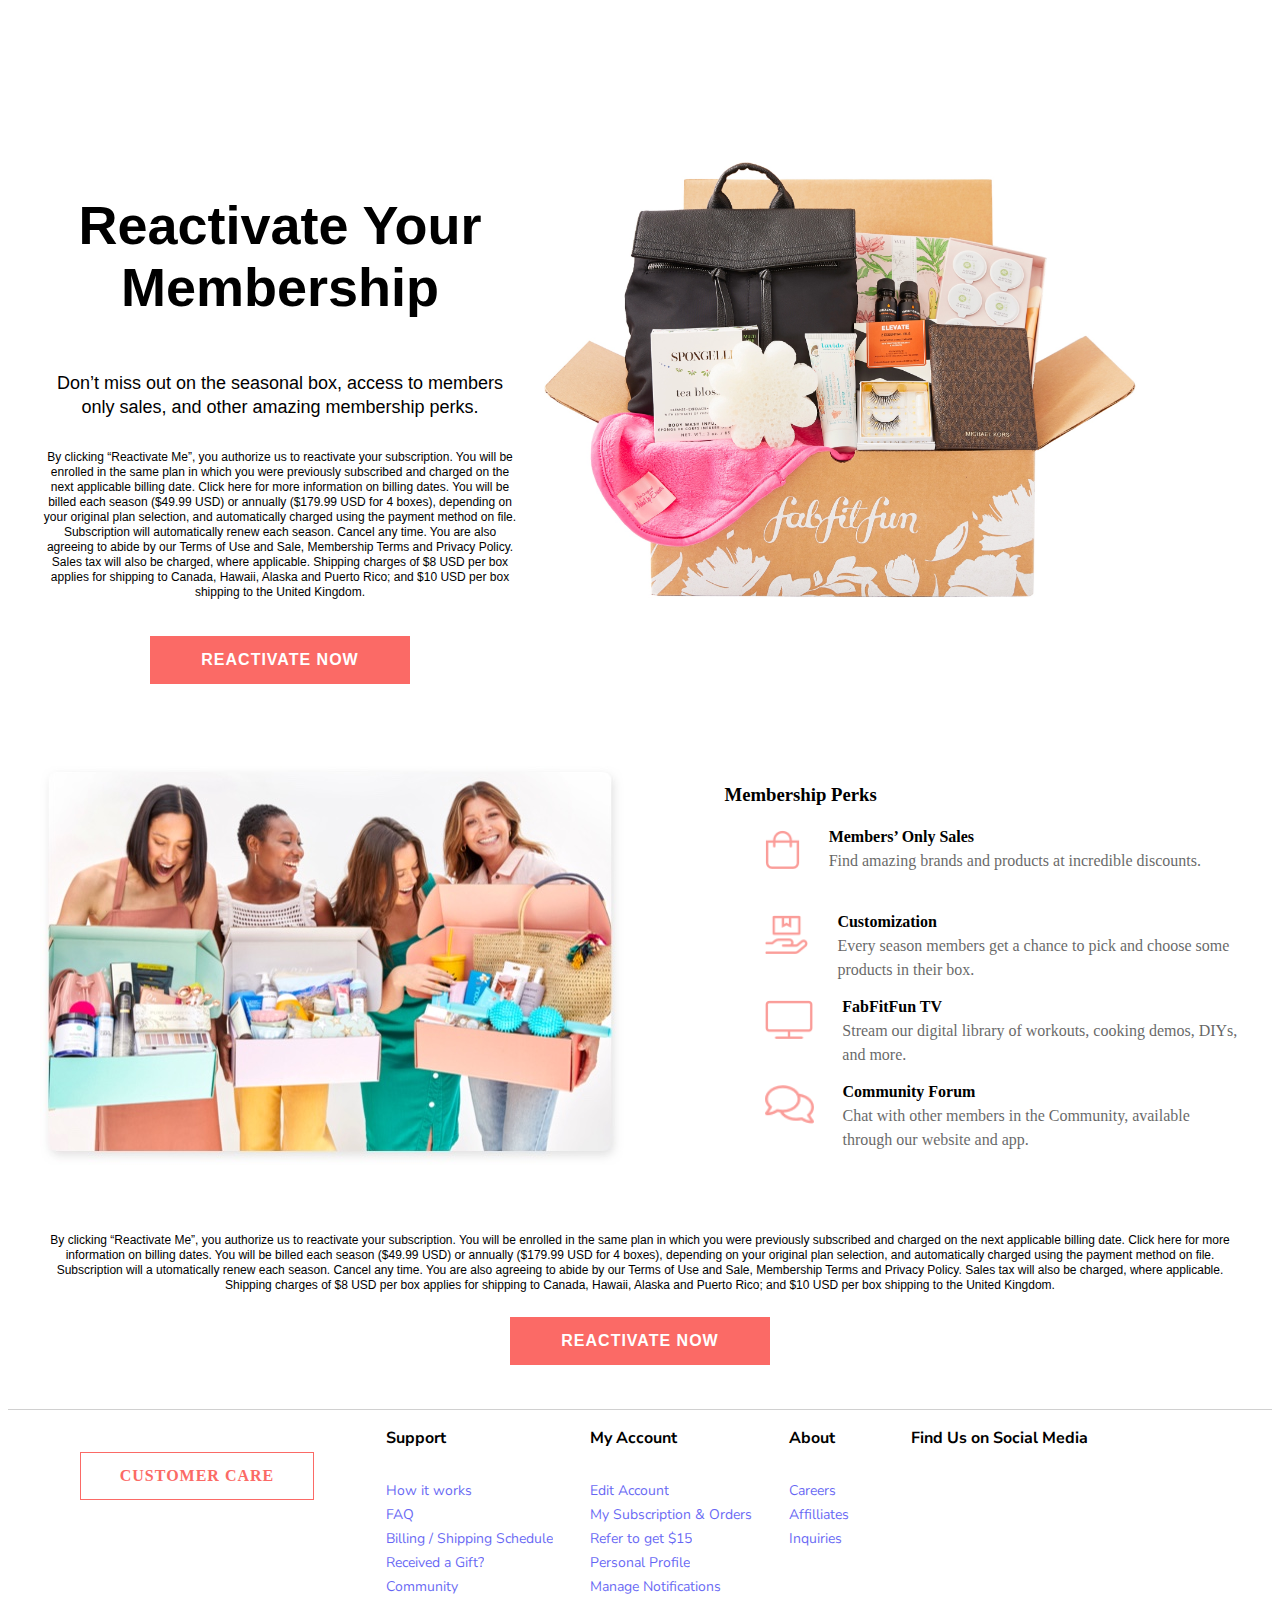
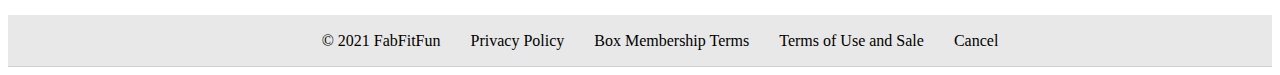
==== commit 6566354a: "cambios realizados" ====
--- a/1ejer/index.html
+++ b/1ejer/index.html
@@ -3,130 +3,19 @@
 
 <head>
     <meta charset="UTF-8">
-    <link rel="stylesheet" href="https://cdnjs.cloudflare.com/ajax/libs/font-awesome/5.15.3/css/all.min.css" integrity="sha512-iBBXm8fW90+nuLcSKlbmrPcLa0OT92xO1BIsZ+ywDWZCvqsWgccV3gFoRBv0z+8dLJgyAHIhR35VZc2oM/gI1w==" crossorigin="anonymous" />
+    <link rel="stylesheet" href="https://cdnjs.cloudflare.com/ajax/libs/font-awesome/5.15.3/css/all.min.css"
+        integrity="sha512-iBBXm8fW90+nuLcSKlbmrPcLa0OT92xO1BIsZ+ywDWZCvqsWgccV3gFoRBv0z+8dLJgyAHIhR35VZc2oM/gI1w=="
+        crossorigin="anonymous" />
     <meta name="viewport" content="width=device-width, initial-scale=1" />
     <link rel="stylesheet" href="index.css">
-    <link href="https://fonts.googleapis.com/css?family=Nunito+Sans:400,600,700,800|Playfair+Display:400,700|Roboto:300,400,500,70&display=swap" rel="stylesheet"/>
-    <link rel="stylesheet" href="menu.css">
-<title>Reactivate Today.</title>
+    <link
+        href="https://fonts.googleapis.com/css?family=Nunito+Sans:400,600,700,800|Playfair+Display:400,700|Roboto:300,400,500,70&display=swap"
+        rel="stylesheet" />
+    <link rel="stylesheet" href="footer.css">
+    <title>Reactivate Today</title>
 </head>
 
 <body>
-    <div class="menu-container">
-        <div class="menu">
-            <div class="logo">
-                <img src="image/dark.png" alt="FabFitFun">
-            </div>
-            <div>
-                <nav>
-                    <ul class="navigation">
-                        <li class="addons">
-                            <a href="https://fff-dev.com/add-ons/">
-                                ADD-ONS
-                                <span class="live">LIVE</span>
-                            </a>
-                        </li>
-                        <div>
-                            <li>
-                                <a href="https://fff-dev.com/my-box">MY BOX</a>
-                                <i class="fas fa-angle-down"></i>
-                            </li>
-                            <ul>
-                                <li>
-                                    <a href="https://fff-dev.com/my-box">View Box</a>
-                                </li>
-                                <li>
-                                    <a href="https://fff-dev.com/customize">Customize</a>
-                                </li>
-                            </ul>
-                        </div>
-                        <div>
-                            <li>
-                                <a href="https://fff-dev.com/shop">SHOP</a>
-                                <i class="fas fa-angle-down"></i>
-                            </li>
-                            <ul>
-                                <li>
-                                    <a href="https://fff-dev.com/shop">Visit The Shop</a>
-                                </li>
-                                <li>
-                                    <a href="https://fff-dev.com/exclusive-offers">Exclusive Offers</a>
-                                </li>
-                                <li>
-                                    <a href="https://fff-dev.com/gift">Gift</a>
-                                </li>
-                                <li>
-                                    <a href="https://fff-dev.com/edit">Edit</a>
-                                </li>
-                            </ul>
-                        </div>
-                        <li class="tv">
-                            <a href="https://fff-dev.com/tv">TV</a>
-                        </li>
-                        <li class="magazine">
-                            <a href="https://fff-dev.com/magazine">MAGAZINE</a>
-                        </li>
-                        <div>
-                            <li>
-                                <a href="https://talk.fabfitfun.com/">COMMUNITY</a>
-                                <i class="fas fa-angle-down"></i>
-                            </li>
-                            <ul>
-                                <li>
-                                    <a href="https://talk.fabfitfun.com/">Forum</a>
-                                </li>
-                                <li>
-                                    <a href="https://talk.fabfitfun.com/g/CookingClub">Cooking Club</a>
-                                </li>
-                                <li>
-                                    <a href="https://talk.fabfitfun.com/g/BookClub">Book Club</a>
-                                </li>
-                            </ul>
-                        </div>
-                        <div class="butt">
-                            <button class="navbutton">
-                                <div>
-                                    <i class="fas fa-user-circle menu"></i>
-                                </div>
-                                <div class="submenu">
-                                    <li class="submenu-list">
-                                        <div>
-                                            <div class="joamin">
-                                                Jo main
-                                                <span class="subscription-stateactive">ACTIVE</span>
-                                            </div>
-                                            <div class="user-profile__item__detail__subscription">
-                                                seasonal
-                                            </div>
-                                        </div>
-                                        <i class="fasfa-angle-down"></i>
-                                    </li>
-                                    <ul>
-                                        <li><a href="https://fff-dev.com/my-account/">My Account</a></li>
-                                        <li><a href="https://fff-dev.com/my-account/invoice-history">Invoice History</a>
-                                        </li>
-                                        <li><a href="https://fff-dev.com/invite">Get $50</a></li>
-                                        <li><a href="https://fff-dev.com/invite-friends">Send A Starter Box</a></li>
-                                        <li><a href="https://fff-dev.com/my-account/personal-survey">Personal Survey</a>
-                                        </li>
-                                        <li><a href="https://fff-dev.com/manage-email-preferences/">Manage Email
-                                                Preferences</a></li>
-                                        <li><a href="https://fff-dev.com/my-account/?customer-logout=true">Log Out</a>
-                                        </li>
-                                    </ul>
-                                </div>
-                            </button>
-                        </div>
-                        <div class="buttoncart">
-                            <div class="cart">
-                                <i class="fas fa-shopping-cart"></i>
-                            </div>
-                        </div>
-                    </div>
-                </ul>
-            </nav>
-        </div>
-    </div>
     <div class="ejer1-container">
         <div class="left">
             <h1 class="title">Reactivate Your Membership</h1>
@@ -154,7 +43,7 @@
             <img src="image/open-box.jpg" alt="open-box-girls">
         </div>
         <div class="right">
-            <h3 class="membershipperks">Membership Perks</h3>
+            <h3 class="h3">Membership Perks</h3>
             <ul class="list">
                 <li>
                     <img src="image/shopping-bag.png" alt="shopping">
@@ -203,6 +92,108 @@
             REACTIVATE NOW
         </button>
     </div>
+
+    <div class="footer">
+        <button>
+            CUSTOMER CARE
+        </button>
+        <div>
+            <h3>Support</h3>
+            <ul>
+                <li>
+                    <a href="#">How it works</a>
+                </li>
+                <li>
+                    <a href="#">FAQ</a>
+                </li>
+                <li>
+                    <a href="#">Billing / Shipping Schedule</a>
+                </li>
+                <li>
+                    <a href="#">Received a Gift?</a>
+                </li>
+                <li>
+                    <a href="#">Community</a>
+                </li>
+            </ul>
+        </div>
+        <div>
+            <h3>My Account</h3>
+            <ul>
+                <li>
+                    <a href="#">Edit Account</a>
+                </li>
+                <li>
+                    <a href="#">My Subscription & Orders</a>
+                </li>
+                <li>
+                    <a href="#">Refer to get $15</a>
+                </li>
+                <li>
+                    <a href="#">Personal Profile</a>
+                </li>
+                <li>
+                    <a href="#">Manage Notifications</a>
+                </li>
+            </ul>
+        </div>
+        <div>
+            <h3>About</h3>
+            <ul>
+                <li>
+                    <a href="#">Careers</a>
+                </li>
+                <li>
+                    <a href="#">Affilliates</a>
+                </li>
+                <li>
+                    <a href="#">Inquiries</a>
+                </li>
+            </ul>
+        </div>
+        <div>
+            <h3 class="title-icons">Find Us on Social Media</h3>
+            <ul class="iconos">
+                <li>
+                    <i class="fab fa-instagram"></i>
+                </li>
+                <li>
+                    <i class="fab fa-twitter"></i>
+                </li>
+                <li>
+                    <i class="fab fa-facebook-f"></i>
+                </li>
+                <li>
+                    <i class="fab fa-snapchat-ghost"></i>
+                </li>
+                <li>
+                    <i class="fab fa-youtube"></i>
+                </li>
+                <li>
+                    <i class="fab fa-pinterest-p"></i>
+                </li>
+            </ul>
+        </div>
+    </div>
+    <div class="copy-footer">
+        <ul class="copy">
+            <li>
+                © 2021 FabFitFun
+            </li>
+            <li>
+                Privacy Policy
+            </li>
+            <li>
+                Box Membership Terms
+            </li>
+            <li>
+                Terms of Use and Sale
+            </li>
+            <li>
+                Cancel
+            </li>
+        </ul>
+    </div>
 </body>
 
 </html>--- a/1ejer/footer.css
+++ b/1ejer/footer.css
@@ -0,0 +1,142 @@
+.footer {
+    display: flex;
+    flex-direction: row;
+    border-top: 1px solid #d0d0d0;
+    width: 100%;
+}
+
+.footer button {
+  width: 234px;
+  height: 48px;
+  border: solid 1px #fb6a66;
+  background-color: #ffffff;
+  font-family: 'NunitoSans';
+  font-size: 16px;
+  font-weight: bold;
+  line-height: 18px;
+  letter-spacing: 1px;
+  text-align: center;
+  color: #fb6a66;
+  margin: 42px 72px auto 72px;
+}
+
+.footer button:active {
+    background-color: #fb6faa;
+    cursor: pointer;
+}
+
+.footer button:hover {
+    cursor: pointer;
+}
+
+.footer h3 {
+  font-family: 'Nunito Sans';
+  font-size: 16px;
+  font-weight: bold;
+  line-height: 24px;
+  padding-bottom: 13px;
+}
+
+.footer ul li a {
+  opacity: 0.6;
+  font-family: 'Nunito Sans';
+  font-size: 14px;
+  line-height: 24px;
+  list-style-type: none;
+  text-decoration: none;
+}
+
+.footer ul{
+    padding: 0;
+    margin-right: 37px;
+    list-style-type: none;
+}
+
+.footer ul li:hover {
+    text-decoration: underline;
+}
+
+.footer .iconos {
+  color: #daa3df;
+  display: flex;
+  flex-direction: row;
+  margin-left: 37px;
+  margin-top: 24px;
+  justify-content: center;
+}
+
+.footer i {
+  margin-right: 15px;
+  margin-left: 15px;
+  font-size: 23px;
+}
+
+.footer i:hover {
+  cursor: pointer;
+}
+
+.footer .title-icons {
+  text-align: center;
+  margin-right: 28px;
+}
+
+.copy-footer {
+    background-color: #e8e8e8;
+    border-bottom: 1px solid #d0d0d0;
+    padding: 17px 0 16px 0;
+    box-sizing: border-box;
+}
+
+.copy {
+    display: flex;
+    flex-direction: row;
+    list-style-type: none;
+    margin: 0;
+    justify-content: center;
+    gap: 30px;
+    flex-wrap: nowrap;
+  }
+
+  @media only screen and (max-width: 700px) {
+    .footer ul li a {
+      display: none;
+    }
+
+    .footer{
+      flex-direction: column;
+      align-items: center;
+    }
+
+    .footer .title-icons {
+      margin-right: 0;
+    }
+
+    .footer button {
+      width: 100%;
+      margin-right: 12px;
+      margin-left: 12px;
+      justify-content: center;
+    }
+
+    .footer div {
+      width: 100%;
+    }
+
+    .footer h3 {
+      border-bottom: 1px solid #e8e8e8;
+      text-align: center;
+    }
+
+    .copy {
+      align-items: center;
+      flex-wrap: wrap;
+    }
+
+    .copy-footer {
+      box-sizing:content-box;
+    }
+
+    .footer div:last-child h3 {
+      border-bottom: none;
+    }
+  }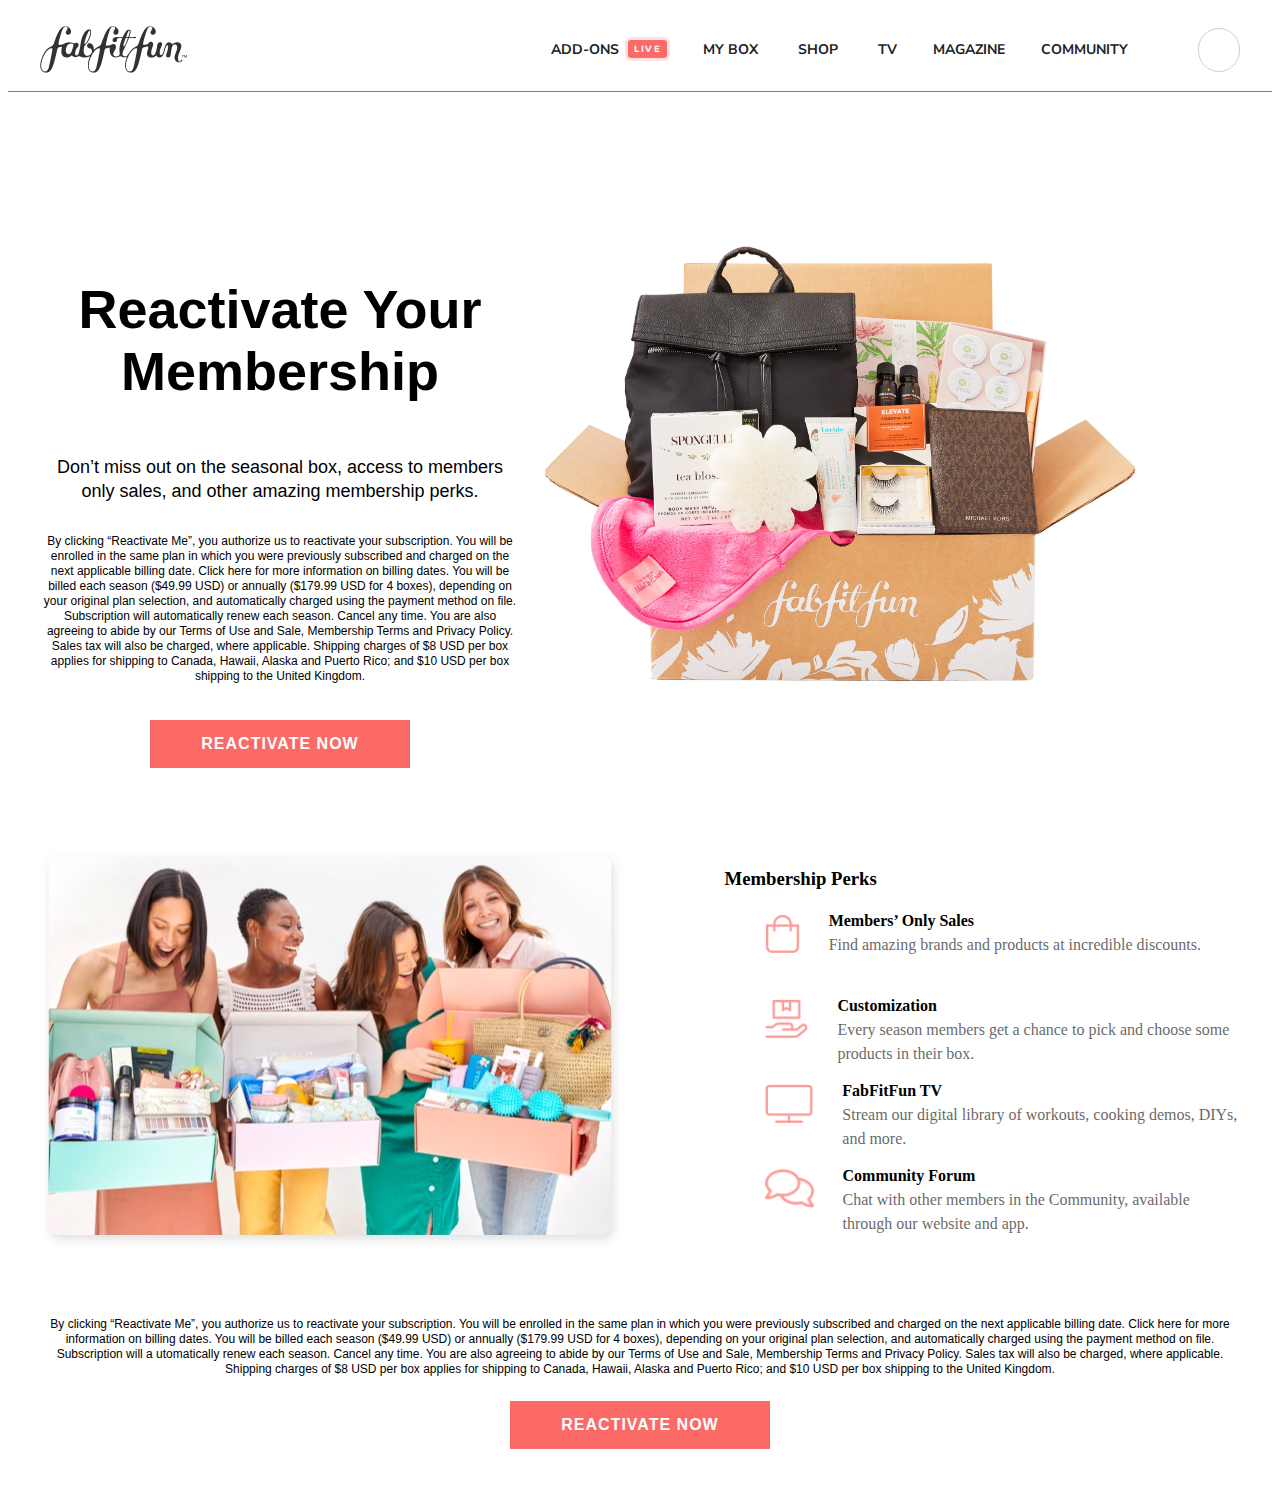
==== commit 57d350be: "Merge pull request #6 from DCElizabeth/ejer1menunav" ====
--- a/1ejer/index.html
+++ b/1ejer/index.html
@@ -3,19 +3,130 @@
 
 <head>
     <meta charset="UTF-8">
-    <link rel="stylesheet" href="https://cdnjs.cloudflare.com/ajax/libs/font-awesome/5.15.3/css/all.min.css"
-        integrity="sha512-iBBXm8fW90+nuLcSKlbmrPcLa0OT92xO1BIsZ+ywDWZCvqsWgccV3gFoRBv0z+8dLJgyAHIhR35VZc2oM/gI1w=="
-        crossorigin="anonymous" />
+    <link rel="stylesheet" href="https://cdnjs.cloudflare.com/ajax/libs/font-awesome/5.15.3/css/all.min.css" integrity="sha512-iBBXm8fW90+nuLcSKlbmrPcLa0OT92xO1BIsZ+ywDWZCvqsWgccV3gFoRBv0z+8dLJgyAHIhR35VZc2oM/gI1w==" crossorigin="anonymous" />
     <meta name="viewport" content="width=device-width, initial-scale=1" />
     <link rel="stylesheet" href="index.css">
-    <link
-        href="https://fonts.googleapis.com/css?family=Nunito+Sans:400,600,700,800|Playfair+Display:400,700|Roboto:300,400,500,70&display=swap"
-        rel="stylesheet" />
-    <link rel="stylesheet" href="footer.css">
-    <title>Reactivate Today</title>
+    <link href="https://fonts.googleapis.com/css?family=Nunito+Sans:400,600,700,800|Playfair+Display:400,700|Roboto:300,400,500,70&display=swap" rel="stylesheet"/>
+    <link rel="stylesheet" href="menu.css">
+<title>Reactivate Today.</title>
 </head>
 
 <body>
+    <div class="menu-container">
+        <div class="menu">
+            <div class="logo">
+                <img src="image/dark.png" alt="FabFitFun">
+            </div>
+            <div>
+                <nav>
+                    <ul class="navigation">
+                        <li class="addons">
+                            <a href="https://fff-dev.com/add-ons/">
+                                ADD-ONS
+                                <span class="live">LIVE</span>
+                            </a>
+                        </li>
+                        <div>
+                            <li>
+                                <a href="https://fff-dev.com/my-box">MY BOX</a>
+                                <i class="fas fa-angle-down"></i>
+                            </li>
+                            <ul>
+                                <li>
+                                    <a href="https://fff-dev.com/my-box">View Box</a>
+                                </li>
+                                <li>
+                                    <a href="https://fff-dev.com/customize">Customize</a>
+                                </li>
+                            </ul>
+                        </div>
+                        <div>
+                            <li>
+                                <a href="https://fff-dev.com/shop">SHOP</a>
+                                <i class="fas fa-angle-down"></i>
+                            </li>
+                            <ul>
+                                <li>
+                                    <a href="https://fff-dev.com/shop">Visit The Shop</a>
+                                </li>
+                                <li>
+                                    <a href="https://fff-dev.com/exclusive-offers">Exclusive Offers</a>
+                                </li>
+                                <li>
+                                    <a href="https://fff-dev.com/gift">Gift</a>
+                                </li>
+                                <li>
+                                    <a href="https://fff-dev.com/edit">Edit</a>
+                                </li>
+                            </ul>
+                        </div>
+                        <li class="tv">
+                            <a href="https://fff-dev.com/tv">TV</a>
+                        </li>
+                        <li class="magazine">
+                            <a href="https://fff-dev.com/magazine">MAGAZINE</a>
+                        </li>
+                        <div>
+                            <li>
+                                <a href="https://talk.fabfitfun.com/">COMMUNITY</a>
+                                <i class="fas fa-angle-down"></i>
+                            </li>
+                            <ul>
+                                <li>
+                                    <a href="https://talk.fabfitfun.com/">Forum</a>
+                                </li>
+                                <li>
+                                    <a href="https://talk.fabfitfun.com/g/CookingClub">Cooking Club</a>
+                                </li>
+                                <li>
+                                    <a href="https://talk.fabfitfun.com/g/BookClub">Book Club</a>
+                                </li>
+                            </ul>
+                        </div>
+                        <div class="butt">
+                            <button class="navbutton">
+                                <div>
+                                    <i class="fas fa-user-circle menu"></i>
+                                </div>
+                                <div class="submenu">
+                                    <li class="submenu-list">
+                                        <div>
+                                            <div class="joamin">
+                                                Jo main
+                                                <span class="subscription-stateactive">ACTIVE</span>
+                                            </div>
+                                            <div class="user-profile__item__detail__subscription">
+                                                seasonal
+                                            </div>
+                                        </div>
+                                        <i class="fasfa-angle-down"></i>
+                                    </li>
+                                    <ul>
+                                        <li><a href="https://fff-dev.com/my-account/">My Account</a></li>
+                                        <li><a href="https://fff-dev.com/my-account/invoice-history">Invoice History</a>
+                                        </li>
+                                        <li><a href="https://fff-dev.com/invite">Get $50</a></li>
+                                        <li><a href="https://fff-dev.com/invite-friends">Send A Starter Box</a></li>
+                                        <li><a href="https://fff-dev.com/my-account/personal-survey">Personal Survey</a>
+                                        </li>
+                                        <li><a href="https://fff-dev.com/manage-email-preferences/">Manage Email
+                                                Preferences</a></li>
+                                        <li><a href="https://fff-dev.com/my-account/?customer-logout=true">Log Out</a>
+                                        </li>
+                                    </ul>
+                                </div>
+                            </button>
+                        </div>
+                        <div class="buttoncart">
+                            <div class="cart">
+                                <i class="fas fa-shopping-cart"></i>
+                            </div>
+                        </div>
+                    </div>
+                </ul>
+            </nav>
+        </div>
+    </div>
     <div class="ejer1-container">
         <div class="left">
             <h1 class="title">Reactivate Your Membership</h1>
@@ -43,7 +154,7 @@
             <img src="image/open-box.jpg" alt="open-box-girls">
         </div>
         <div class="right">
-            <h3 class="h3">Membership Perks</h3>
+            <h3 class="membershipperks">Membership Perks</h3>
             <ul class="list">
                 <li>
                     <img src="image/shopping-bag.png" alt="shopping">
@@ -92,108 +203,6 @@
             REACTIVATE NOW
         </button>
     </div>
-
-    <div class="footer">
-        <button>
-            CUSTOMER CARE
-        </button>
-        <div>
-            <h3>Support</h3>
-            <ul>
-                <li>
-                    <a href="#">How it works</a>
-                </li>
-                <li>
-                    <a href="#">FAQ</a>
-                </li>
-                <li>
-                    <a href="#">Billing / Shipping Schedule</a>
-                </li>
-                <li>
-                    <a href="#">Received a Gift?</a>
-                </li>
-                <li>
-                    <a href="#">Community</a>
-                </li>
-            </ul>
-        </div>
-        <div>
-            <h3>My Account</h3>
-            <ul>
-                <li>
-                    <a href="#">Edit Account</a>
-                </li>
-                <li>
-                    <a href="#">My Subscription & Orders</a>
-                </li>
-                <li>
-                    <a href="#">Refer to get $15</a>
-                </li>
-                <li>
-                    <a href="#">Personal Profile</a>
-                </li>
-                <li>
-                    <a href="#">Manage Notifications</a>
-                </li>
-            </ul>
-        </div>
-        <div>
-            <h3>About</h3>
-            <ul>
-                <li>
-                    <a href="#">Careers</a>
-                </li>
-                <li>
-                    <a href="#">Affilliates</a>
-                </li>
-                <li>
-                    <a href="#">Inquiries</a>
-                </li>
-            </ul>
-        </div>
-        <div>
-            <h3 class="title-icons">Find Us on Social Media</h3>
-            <ul class="iconos">
-                <li>
-                    <i class="fab fa-instagram"></i>
-                </li>
-                <li>
-                    <i class="fab fa-twitter"></i>
-                </li>
-                <li>
-                    <i class="fab fa-facebook-f"></i>
-                </li>
-                <li>
-                    <i class="fab fa-snapchat-ghost"></i>
-                </li>
-                <li>
-                    <i class="fab fa-youtube"></i>
-                </li>
-                <li>
-                    <i class="fab fa-pinterest-p"></i>
-                </li>
-            </ul>
-        </div>
-    </div>
-    <div class="copy-footer">
-        <ul class="copy">
-            <li>
-                © 2021 FabFitFun
-            </li>
-            <li>
-                Privacy Policy
-            </li>
-            <li>
-                Box Membership Terms
-            </li>
-            <li>
-                Terms of Use and Sale
-            </li>
-            <li>
-                Cancel
-            </li>
-        </ul>
-    </div>
 </body>
 
 </html>--- a/1ejer/menu.css
+++ b/1ejer/menu.css
@@ -0,0 +1,303 @@
+.menu-container {
+    border-bottom: 1px solid gray;
+}
+
+.menu {
+    background-color: #ffffff;
+    display: flex;
+    justify-content: space-between;
+    margin: auto;
+    max-width: 1200px;
+}
+
+.logo {
+    display: flex;
+}
+
+.logo img {
+    align-items: center;
+    height: 47px;
+    margin: auto;
+}
+
+.navigation {
+    align-items: center;
+    display: flex;
+    flex-direction: row;
+    list-style-type: none;
+    padding-left: 0px;
+}
+
+.addons, .magazine, .tv {
+    align-items: center;
+    box-sizing: border-box;
+    justify-content: space-between;
+    list-style: none;
+    padding-left: 0;
+}
+
+.addons a, .magazine a, .tv a {
+    align-items: flex-start;
+    color: #222222;
+    display: flex;
+    font-family: 'Nunito Sans';
+    font-size: 14px;
+    font-weight: bold;
+    letter-spacing: 0;
+    line-height: 18px;
+    margin-right: 36px;
+    text-decoration: none;
+    text-transform: uppercase;
+    width: 100%;
+}
+
+a {
+    text-decoration: none;
+}
+
+.live {
+    background-color: #fb6a66;
+    border-radius: 3px;
+    box-shadow: 0 0 0 3px #ffe1e1;
+    color: #ffffff;
+    font-family: 'Nunito Sans';
+    font-size: 9px;
+    font-weight: 800;
+    letter-spacing: 1.5px;
+    line-height: 12px;
+    margin-left: 9px;
+    margin-top: -1px;
+    padding: 3px 6px;
+    text-align: center;
+}
+
+.navigation>div>li {
+    align-items: center;
+    box-sizing: border-box;
+    justify-content: space-between;
+    list-style: none;
+    margin-right: 36px;
+    width: 100%;
+    white-space: nowrap;
+}
+
+.navigation>div>li a {
+    align-items: flex-start;
+    color: #222222;
+    font-family: 'Nunito Sans';
+    font-size: 14px;
+    font-weight: bold;
+    letter-spacing: 0;
+    line-height: 18px;
+    text-decoration: none;
+    text-transform: uppercase;
+    width: 100%;
+}
+
+.navigation i {
+    cursor: pointer;
+    display: inline-block;
+}
+
+.navigation>div>ul, .navigation .submenu {
+    align-items: center;
+    background-color: #ffffff;
+    border-bottom: 1px solid #e8e8e8;
+    box-shadow: 0 2px 10px 0 grey;
+    box-sizing: border-box;
+    cursor: pointer;
+    display: none;
+    font-family: 'Nunito Sans';
+    font-size: 14px;
+    font-weight: bold;
+    letter-spacing: 0;
+    line-height: 18px;
+    list-style: none;
+    overflow: initial;
+    padding: 0;
+    position: absolute;
+    text-decoration: none;
+    transform: translateX(-90px);
+    width: 250px;
+}
+
+.navigation div:hover ul {
+    display: block;
+    list-style-type: none;
+    padding: 0px;
+}
+
+.navegation ul li {
+    background-color: #fff;
+    box-sizing: border-box;
+    padding: 0;
+    position: absolute;
+    width: 250px;
+}
+
+.joamin {
+    align-items: center;
+    display: flex;
+    font-family: 'Nunito Sans';
+    font-size: 16px;
+    font-weight: bold;
+    letter-spacing: 0;
+    line-height: 18px;
+    margin: 20px 10px 10px 10px;
+}
+
+.subscription-stateactive {
+    background-color: #4ebd41;
+    border-radius: 3px;
+    color: #ffffff;
+    font-family: 'Nunito Sans';
+    font-size: 9px;
+    font-weight: 800;
+    letter-spacing: 1.5px;
+    line-height: 12px;
+    text-align: center;
+    margin-left: 9px;
+    padding: 3px 6px;
+}
+
+.user-profile__item__detail__subscription {
+    display: flex;
+    font-family: 'Nunito Sans';
+    font-size: 14px;
+    font-weight: 400;
+    letter-spacing: 0;
+    line-height: 18px;
+    margin: 10px;
+    text-transform: capitalize;
+}
+
+.submenu-list {
+    background-color: #e8e8e8;
+}
+
+.navbutton ul li {
+    align-items: center;
+    background-color: white;
+    box-sizing: border-box;
+    display: flex;
+    justify-content: space-between;
+    list-style: none;
+    width: 100%;
+}
+
+.submenu {
+    display: none;
+    position: absolute;
+}
+
+.navbutton:hover .submenu {
+    display: block;
+    padding: 0px;
+}
+
+.navbutton {
+    background: none;
+    border: none;
+    color: gray;
+    font-size: 42px;
+    text-decoration: none;
+}
+
+.buttoncart {
+    box-sizing: border-box;
+    border: none;
+    border-radius: 23px;
+    display: flex;
+    margin: 0 0 9px 18px;
+    justify-content: center;
+    height: 42px;
+    width: 42px;
+}
+
+.cart {
+    align-items: center;
+    border: 1px solid #d0d0d0;
+    border-radius: 21px;
+    display: flex;
+    justify-content: center;
+    height: 42px;
+    margin-top: 4px;
+    width: 42px;
+}
+
+.navigation ul li a {
+    width: 100%;
+    color: #222222;
+    font-family: 'Nunito Sans';
+    font-size: 14px;
+    font-weight: bold;
+    letter-spacing: 0;
+    line-height: 18px;
+    text-decoration: none;
+    padding: 10px;
+    display: flex;
+    align-items: flex-start;
+}
+
+.navigation ul li:hover {
+    background-color: gainsboro;
+}
+
+.navigation>div>li:hover a {
+    color: gainsboro;
+}
+
+.navigation>li a:hover {
+    color: gainsboro;
+}
+
+@media only screen and (max-width: 700px) {
+    .butt, .buttoncart {
+        display: none;
+    }
+
+    .menu {
+        flex-direction: column;
+    }
+
+    .menu-container {
+        border-bottom: none;
+    }
+
+    .logo {
+        border-bottom: 1px solid #e8e8e8;
+        justify-content: space-between;
+    }
+
+    .navigation {
+        flex-direction: column;
+    }
+
+    .navigation>li, .navigation>div {
+        width: 100%;
+        min-height: 54px;
+        padding: 19px;
+        box-sizing: border-box;
+        border-bottom: 1px solid #e8e8e8;
+        margin: 0;
+    }
+
+    .navigation ul li, .navigation div ul {
+        position: relative;
+        transform: none;
+        background-color: #f9f9f9;
+        padding: 15px 10px 15px 0;
+        box-shadow: none;
+        border-bottom: none;
+        width: 100%;
+        margin-left: 0;
+    }
+
+    .mybox, .shop, .community>li i {
+        display: flex;
+    }
+
+    .navigation>div>li {
+        display: flex;
+    }
+}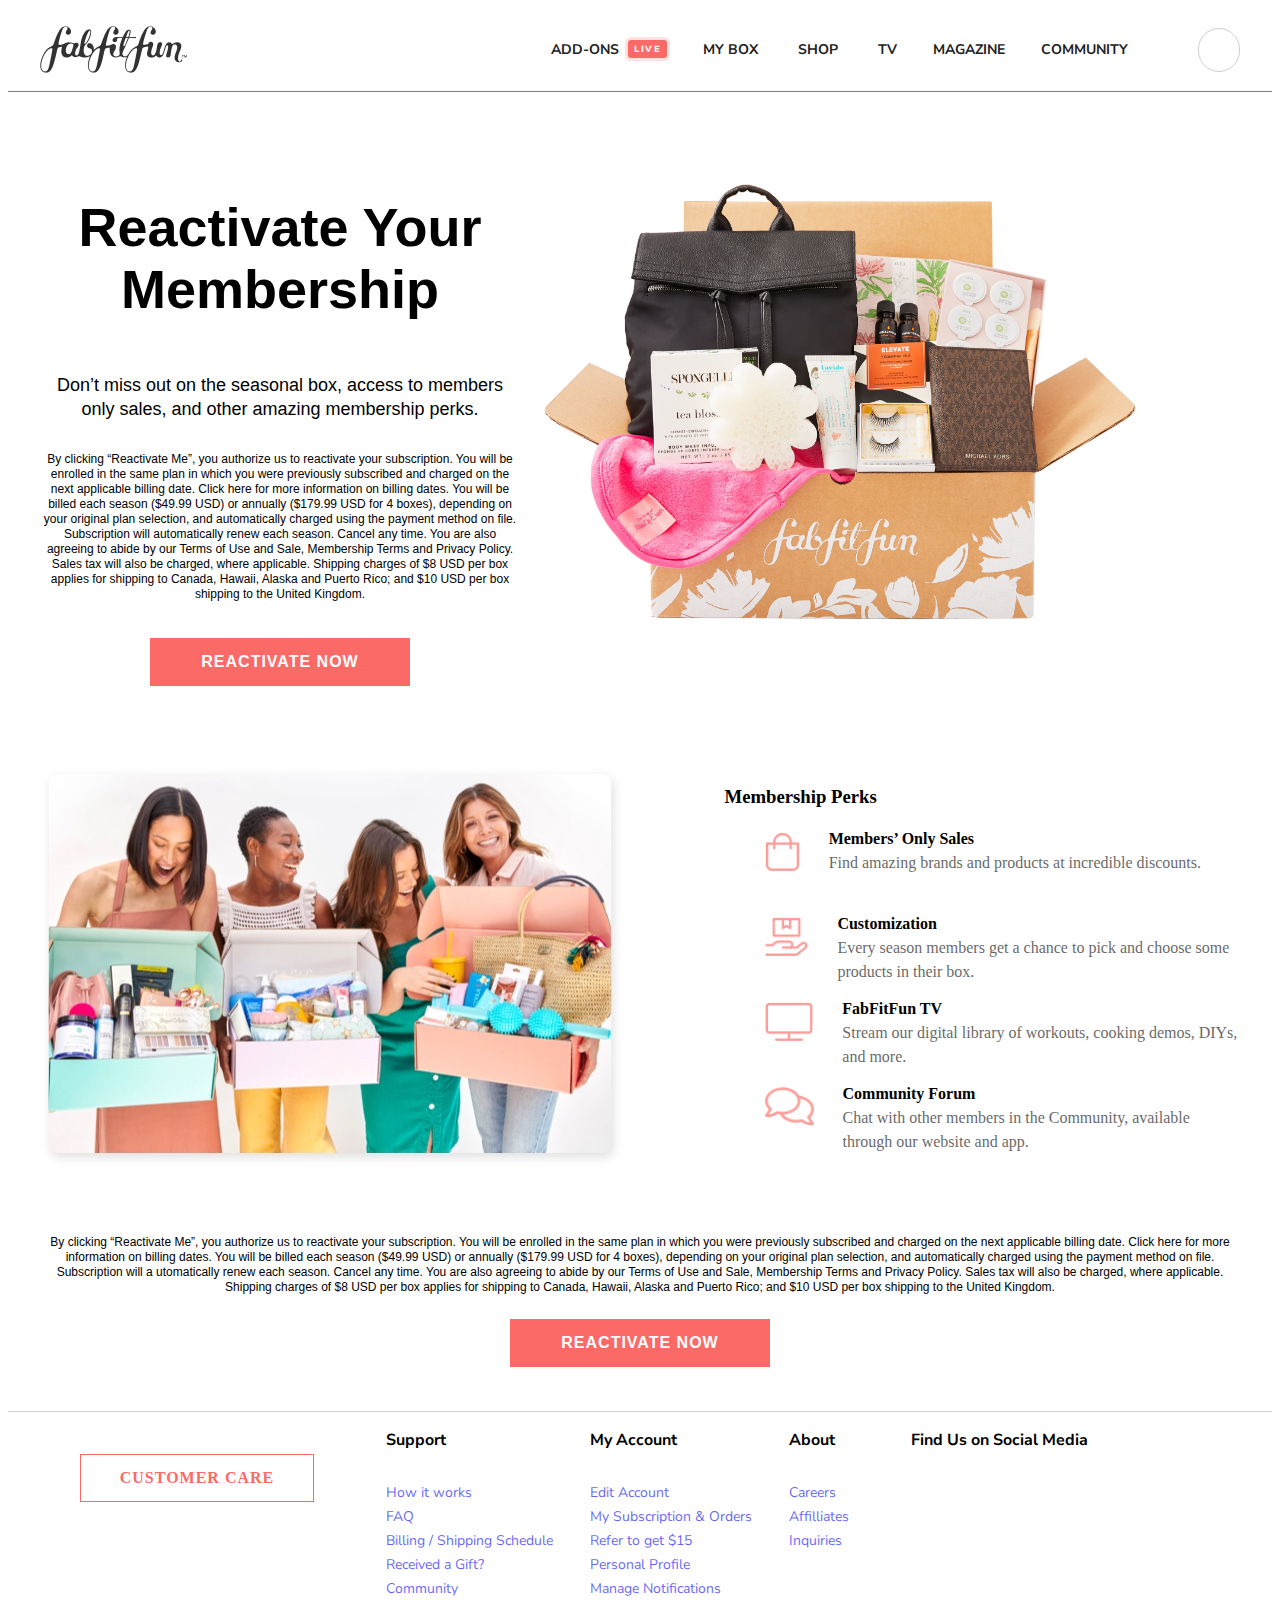
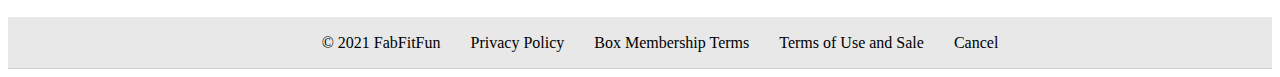
==== commit fadab915: "Merge branch 'main' into ejer1footer" ====
--- a/1ejer/index.html
+++ b/1ejer/index.html
@@ -8,7 +8,8 @@
     <link rel="stylesheet" href="index.css">
     <link href="https://fonts.googleapis.com/css?family=Nunito+Sans:400,600,700,800|Playfair+Display:400,700|Roboto:300,400,500,70&display=swap" rel="stylesheet"/>
     <link rel="stylesheet" href="menu.css">
-<title>Reactivate Today.</title>
+    <link rel="stylesheet" href="footer.css">
+    <title>Reactivate Today.</title>
 </head>
 
 <body>
@@ -203,6 +204,108 @@
             REACTIVATE NOW
         </button>
     </div>
+
+    <div class="footer">
+        <button>
+            CUSTOMER CARE
+        </button>
+        <div>
+            <h3>Support</h3>
+            <ul>
+                <li>
+                    <a href="#">How it works</a>
+                </li>
+                <li>
+                    <a href="#">FAQ</a>
+                </li>
+                <li>
+                    <a href="#">Billing / Shipping Schedule</a>
+                </li>
+                <li>
+                    <a href="#">Received a Gift?</a>
+                </li>
+                <li>
+                    <a href="#">Community</a>
+                </li>
+            </ul>
+        </div>
+        <div>
+            <h3>My Account</h3>
+            <ul>
+                <li>
+                    <a href="#">Edit Account</a>
+                </li>
+                <li>
+                    <a href="#">My Subscription & Orders</a>
+                </li>
+                <li>
+                    <a href="#">Refer to get $15</a>
+                </li>
+                <li>
+                    <a href="#">Personal Profile</a>
+                </li>
+                <li>
+                    <a href="#">Manage Notifications</a>
+                </li>
+            </ul>
+        </div>
+        <div>
+            <h3>About</h3>
+            <ul>
+                <li>
+                    <a href="#">Careers</a>
+                </li>
+                <li>
+                    <a href="#">Affilliates</a>
+                </li>
+                <li>
+                    <a href="#">Inquiries</a>
+                </li>
+            </ul>
+        </div>
+        <div>
+            <h3 class="title-icons">Find Us on Social Media</h3>
+            <ul class="iconos">
+                <li>
+                    <i class="fab fa-instagram"></i>
+                </li>
+                <li>
+                    <i class="fab fa-twitter"></i>
+                </li>
+                <li>
+                    <i class="fab fa-facebook-f"></i>
+                </li>
+                <li>
+                    <i class="fab fa-snapchat-ghost"></i>
+                </li>
+                <li>
+                    <i class="fab fa-youtube"></i>
+                </li>
+                <li>
+                    <i class="fab fa-pinterest-p"></i>
+                </li>
+            </ul>
+        </div>
+    </div>
+    <div class="copy-footer">
+        <ul class="copy">
+            <li>
+                © 2021 FabFitFun
+            </li>
+            <li>
+                Privacy Policy
+            </li>
+            <li>
+                Box Membership Terms
+            </li>
+            <li>
+                Terms of Use and Sale
+            </li>
+            <li>
+                Cancel
+            </li>
+        </ul>
+    </div>
 </body>
 
 </html>--- a/1ejer/index.css
+++ b/1ejer/index.css
@@ -76,9 +76,8 @@
       width: 100%;
       margin-left: 0px;
       margin-right: auto;
-      margin-top: 42px;
       margin-bottom: 42px;
-      padding: 20px 0 20px 0;
+     
 }
 
 .container2 {
@@ -223,4 +222,7 @@
     margin: auto;
     text-align: center;
     }
-}
+    .button2{
+        width: 100%;
+    }
+}
--- a/1ejer/footer.css
+++ b/1ejer/footer.css
@@ -0,0 +1,142 @@
+.footer {
+    display: flex;
+    flex-direction: row;
+    border-top: 1px solid #d0d0d0;
+    width: 100%;
+}
+
+.footer button {
+  width: 234px;
+  height: 48px;
+  border: solid 1px #fb6a66;
+  background-color: #ffffff;
+  font-family: 'NunitoSans';
+  font-size: 16px;
+  font-weight: bold;
+  line-height: 18px;
+  letter-spacing: 1px;
+  text-align: center;
+  color: #fb6a66;
+  margin: 42px 72px auto 72px;
+}
+
+.footer button:active {
+    background-color: #fb6faa;
+    cursor: pointer;
+}
+
+.footer button:hover {
+    cursor: pointer;
+}
+
+.footer h3 {
+  font-family: 'Nunito Sans';
+  font-size: 16px;
+  font-weight: bold;
+  line-height: 24px;
+  padding-bottom: 13px;
+}
+
+.footer ul li a {
+  opacity: 0.6;
+  font-family: 'Nunito Sans';
+  font-size: 14px;
+  line-height: 24px;
+  list-style-type: none;
+  text-decoration: none;
+}
+
+.footer ul{
+    padding: 0;
+    margin-right: 37px;
+    list-style-type: none;
+}
+
+.footer ul li:hover {
+    text-decoration: underline;
+}
+
+.footer .iconos {
+  color: #daa3df;
+  display: flex;
+  flex-direction: row;
+  margin-left: 37px;
+  margin-top: 24px;
+  justify-content: center;
+}
+
+.footer i {
+  margin-right: 15px;
+  margin-left: 15px;
+  font-size: 23px;
+}
+
+.footer i:hover {
+  cursor: pointer;
+}
+
+.footer .title-icons {
+  text-align: center;
+  margin-right: 28px;
+}
+
+.copy-footer {
+    background-color: #e8e8e8;
+    border-bottom: 1px solid #d0d0d0;
+    padding: 17px 0 16px 0;
+    box-sizing: border-box;
+}
+
+.copy {
+    display: flex;
+    flex-direction: row;
+    list-style-type: none;
+    margin: 0;
+    justify-content: center;
+    gap: 30px;
+    flex-wrap: nowrap;
+  }
+
+  @media only screen and (max-width: 700px) {
+    .footer ul li a {
+      display: none;
+    }
+
+    .footer{
+      flex-direction: column;
+      align-items: center;
+    }
+
+    .footer .title-icons {
+      margin-right: 0;
+    }
+
+    .footer button {
+      width: 100%;
+      margin-right: 12px;
+      margin-left: 12px;
+      justify-content: center;
+    }
+
+    .footer div {
+      width: 100%;
+    }
+
+    .footer h3 {
+      border-bottom: 1px solid #e8e8e8;
+      text-align: center;
+    }
+
+    .copy {
+      align-items: center;
+      flex-wrap: wrap;
+    }
+
+    .copy-footer {
+      box-sizing:content-box;
+    }
+
+    .footer div:last-child h3 {
+      border-bottom: none;
+    }
+  }